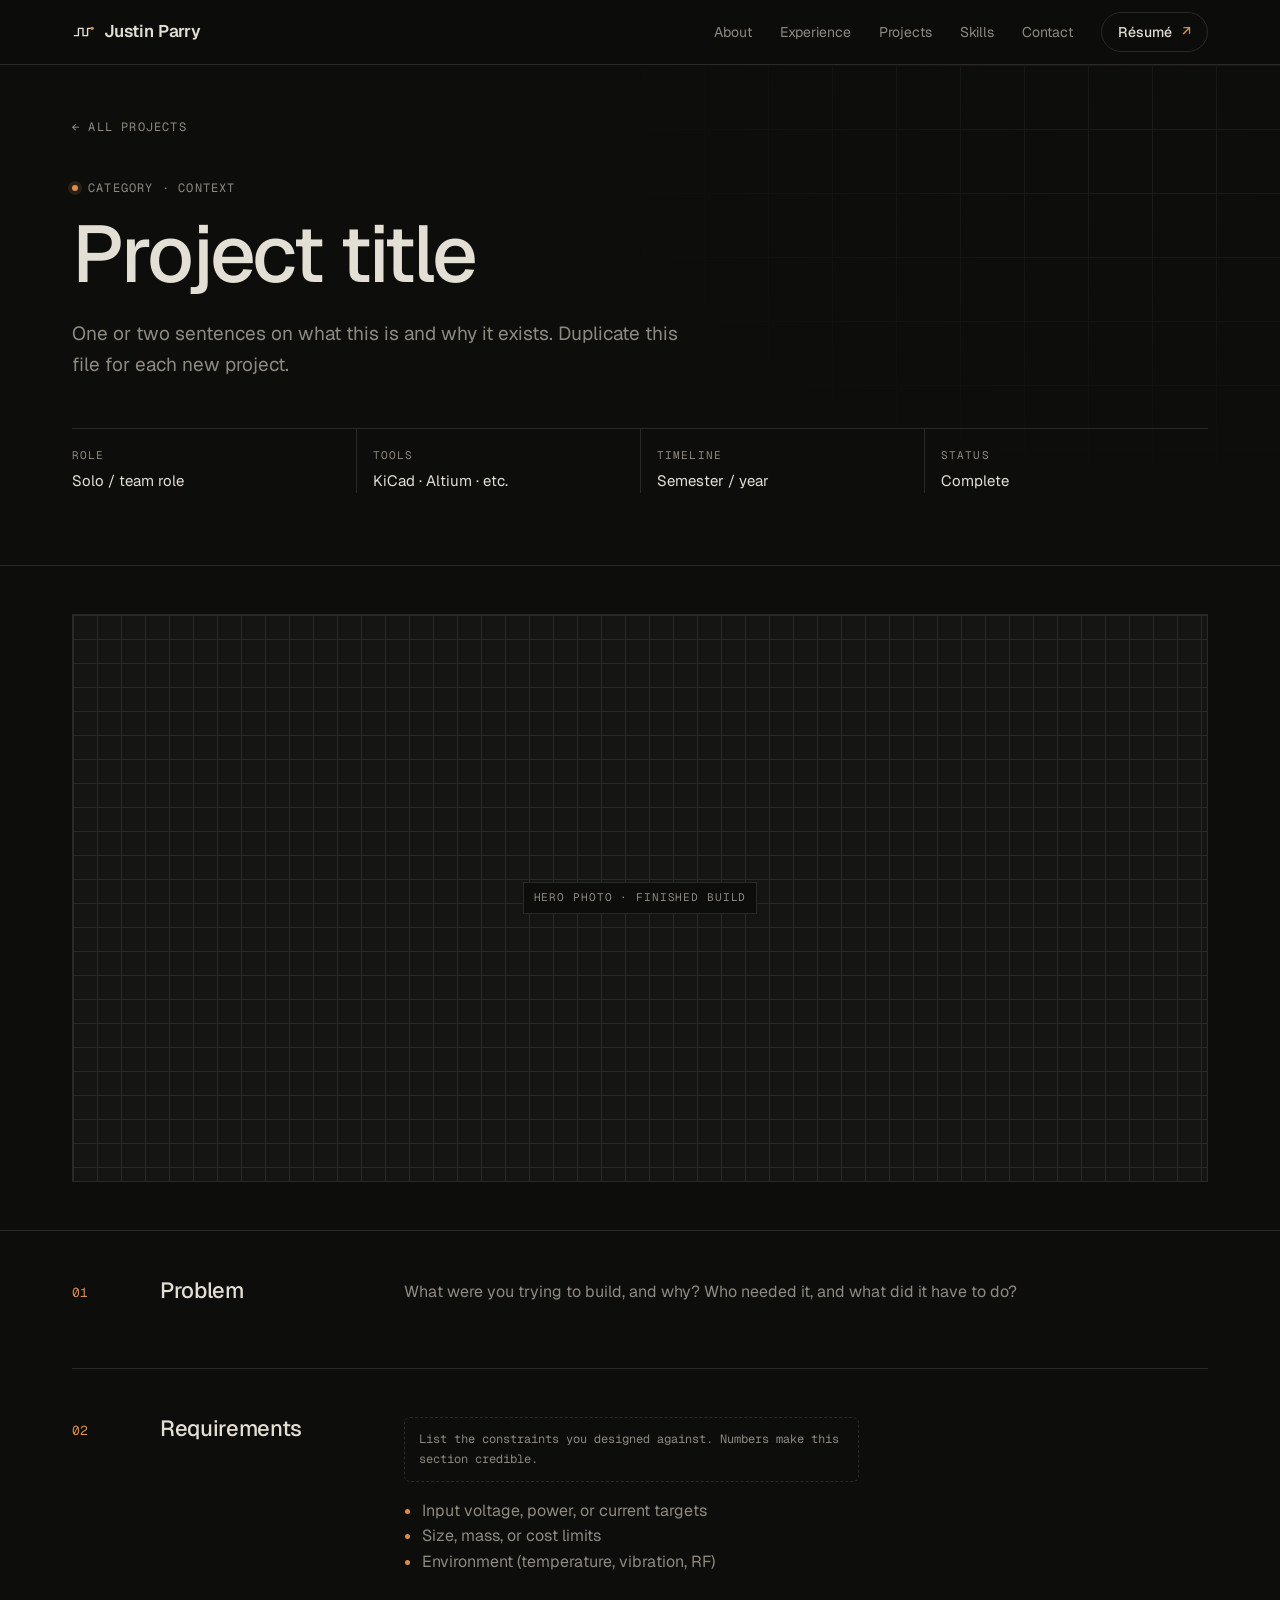
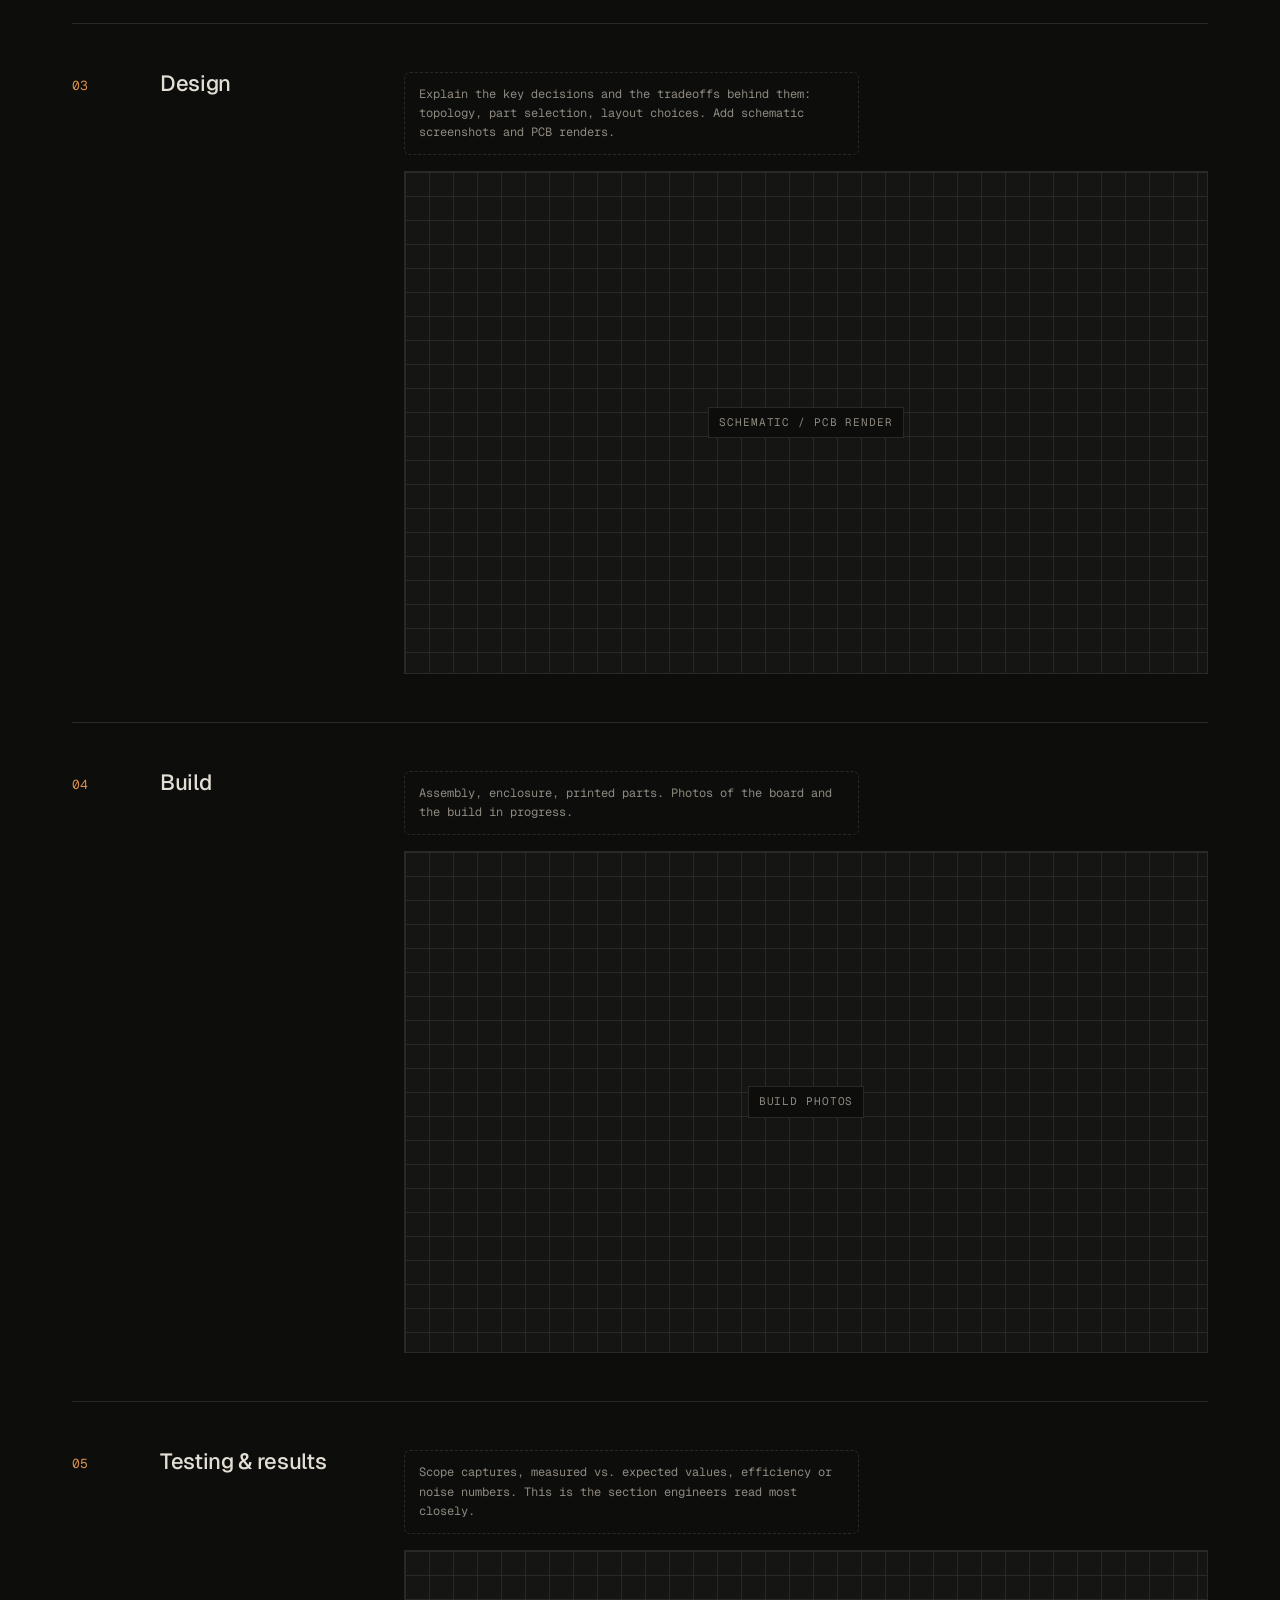
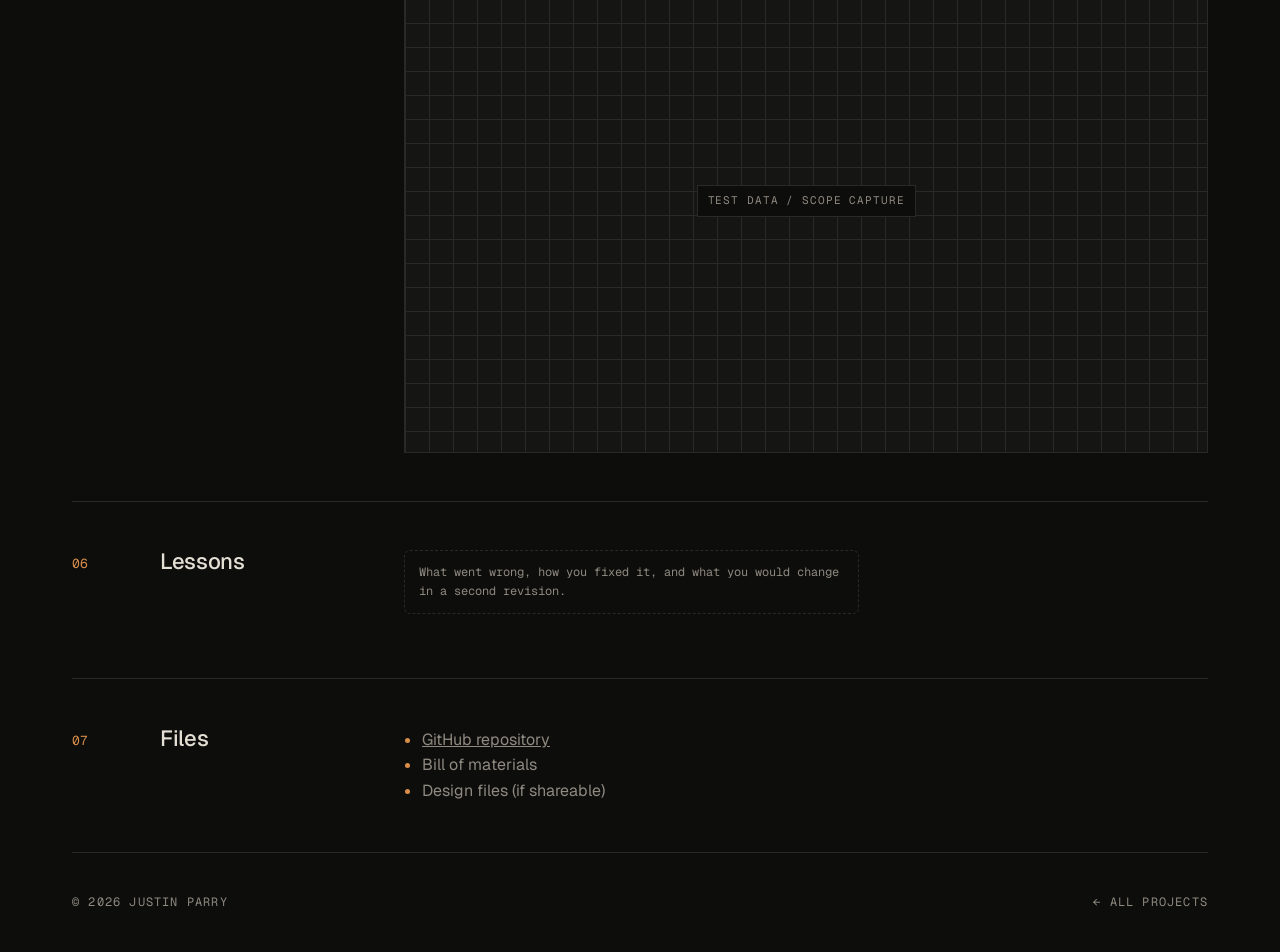
==== projects/project-template.html @ 172d0b2c "Fixing Directory Issue" ====
<!doctype html>
<html lang="en">
<head>
<meta charset="utf-8">
<meta name="viewport" content="width=device-width, initial-scale=1, viewport-fit=cover">
<title>Project title — Justin Parry</title>
<link rel="preconnect" href="https://fonts.googleapis.com">
<link rel="preconnect" href="https://fonts.gstatic.com" crossorigin>
<link rel="stylesheet" href="https://fonts.googleapis.com/css2?family=Geist:wght@400;500;600&family=Geist+Mono:wght@400&display=swap">
<meta name="theme-color" content="#0d0d0c">
<link rel="stylesheet" href="../css/style.css">
</head>
<body>

<nav class="nav">
  <div class="wrap">
    <a class="brand" href="../index.html">
      <svg viewBox="0 0 24 24" fill="none" aria-hidden="true"><path d="M2 16h5V8h5v8h5V8h5" stroke="currentColor" stroke-width="1.5" stroke-linejoin="round"/><circle cx="22" cy="8" r="1.8" fill="#d98e4a"/></svg>
      Justin Parry
    </a>
    <ul class="nav-links">
      <li class="hide-sm"><a href="../index.html#about">About</a></li>
      <li class="hide-sm"><a href="../index.html#experience">Experience</a></li>
      <li class="hide-sm"><a href="../index.html#projects">Projects</a></li>
      <li class="hide-sm"><a href="../index.html#skills">Skills</a></li>
      <li class="hide-sm"><a href="../index.html#contact">Contact</a></li>
      <li><a class="btn" href="../resume.pdf">Résumé <span class="mark">↗</span></a></li>
    </ul>
  </div>
</nav>

<main>
  <header class="proj-hero">
    <div class="wrap">
      <a class="back label" href="../index.html#projects">← All projects</a>
      <div class="label" style="margin-top:40px"><span class="dot"></span>Category · Context</div>
      <h1>Project title</h1>
      <p>One or two sentences on what this is and why it exists. Duplicate this file for each new project.</p>
      <dl class="spec">
        <div><dt>Role</dt><dd>Solo / team role</dd></div>
        <div><dt>Tools</dt><dd>KiCad · Altium · etc.</dd></div>
        <div><dt>Timeline</dt><dd>Semester / year</dd></div>
        <div><dt>Status</dt><dd>Complete</dd></div>
      </dl>
    </div>
  </header>

  <div class="proj-media">
    <div class="wrap">
      <!-- Replace with: <img src="../images/your-photo.jpg" alt="Describe the photo"> -->
      <div class="slot"><span>Hero photo · finished build</span></div>
    </div>
  </div>

  <section class="writeup">
    <div class="wrap">

      <div class="block">
        <span class="num">01</span>
        <h2>Problem</h2>
        <div>
          <p>What were you trying to build, and why? Who needed it, and what did it have to do?</p>
        </div>
      </div>

      <div class="block">
        <span class="num">02</span>
        <h2>Requirements</h2>
        <div>
          <p class="note">List the constraints you designed against. Numbers make this section credible.</p>
          <ul>
            <li>Input voltage, power, or current targets</li>
            <li>Size, mass, or cost limits</li>
            <li>Environment (temperature, vibration, RF)</li>
          </ul>
        </div>
      </div>

      <div class="block">
        <span class="num">03</span>
        <h2>Design</h2>
        <div>
          <p class="note">Explain the key decisions and the tradeoffs behind them: topology, part selection, layout choices. Add schematic screenshots and PCB renders.</p>
          <div class="slot"><span>Schematic / PCB render</span></div>
        </div>
      </div>

      <div class="block">
        <span class="num">04</span>
        <h2>Build</h2>
        <div>
          <p class="note">Assembly, enclosure, printed parts. Photos of the board and the build in progress.</p>
          <div class="slot"><span>Build photos</span></div>
        </div>
      </div>

      <div class="block">
        <span class="num">05</span>
        <h2>Testing &amp; results</h2>
        <div>
          <p class="note">Scope captures, measured vs. expected values, efficiency or noise numbers. This is the section engineers read most closely.</p>
          <div class="slot"><span>Test data / scope capture</span></div>
        </div>
      </div>

      <div class="block">
        <span class="num">06</span>
        <h2>Lessons</h2>
        <div>
          <p class="note">What went wrong, how you fixed it, and what you would change in a second revision.</p>
        </div>
      </div>

      <div class="block">
        <span class="num">07</span>
        <h2>Files</h2>
        <div>
          <ul>
            <li><a href="https://github.com/your-username">GitHub repository</a></li>
            <li>Bill of materials</li>
            <li>Design files (if shareable)</li>
          </ul>
        </div>
      </div>

    </div>
  </section>
</main>

<footer>
  <div class="wrap label">
    <span>© 2026 Justin Parry</span>
    <a href="../index.html#projects">← All projects</a>
  </div>
</footer>

</body>
</html>
---- css/style.css ----
/* Layout concept: an engineering story told in themed chapters, not a timeline.
   Warm graphite field, bone-white type, sentence-case statements, oscilloscope
   graticule behind the hero, one muted amber accent for markers and live state. */
:root {
  --bg: #0d0d0c;
  --surface: #151513;
  --line: #2a2926;
  --fg: #e4dfd5;
  --muted: #8f8a80;
  --accent: #d98e4a;
  --accent-dim: rgba(217, 142, 74, 0.14);
  --sans: "Geist", "Helvetica Neue", Arial, sans-serif;
  --mono: "Geist Mono", ui-monospace, "SFMono-Regular", Menlo, monospace;
  --wrap: 1200px;
  color-scheme: dark;
}

* { box-sizing: border-box; }
html { scroll-behavior: smooth; }
@media (prefers-reduced-motion: reduce) { html { scroll-behavior: auto; } * { transition: none !important; animation: none !important; } }

body {
  margin: 0;
  background: var(--bg);
  color: var(--fg);
  font-family: var(--sans);
  font-size: 16px;
  line-height: 1.6;
  -webkit-font-smoothing: antialiased;
}
img { max-width: 100%; display: block; }
a { color: inherit; }
a:focus-visible, button:focus-visible { outline: 1px solid var(--accent); outline-offset: 3px; }
::selection { background: var(--accent); color: var(--bg); }

.wrap { max-width: var(--wrap); margin: 0 auto; padding-inline: 32px; }
@media (max-width: 560px) { .wrap { padding-inline: 16px; } }

.label {
  font-family: var(--mono);
  font-size: 12px;
  letter-spacing: 0.1em;
  text-transform: uppercase;
  color: var(--muted);
}
.label .dot { display: inline-block; width: 6px; height: 6px; border-radius: 50%; background: var(--accent); margin-right: 10px; vertical-align: 1px; box-shadow: 0 0 0 4px var(--accent-dim); }
.mark { color: var(--accent); }

/* Buttons */
.btns { display: flex; flex-wrap: wrap; gap: 12px; }
.btn {
  display: inline-flex; align-items: center; gap: 10px;
  padding: 12px 22px; border-radius: 999px;
  font-size: 15px; font-weight: 500; text-decoration: none;
  border: 1px solid var(--line); transition: background .2s, border-color .2s, color .2s;
}
.btn:hover { border-color: var(--fg); }
.btn-solid { background: var(--fg); color: var(--bg); border-color: var(--fg); }
.btn-solid:hover { background: transparent; color: var(--fg); }
.btn .mark { transition: transform .2s; }
.btn:hover .mark { transform: translate(2px, -2px); }

/* Nav */
.nav {
  position: sticky; top: env(safe-area-inset-top, 0px); z-index: 10;
  background: rgba(13, 13, 12, 0.82);
  backdrop-filter: blur(10px);
  border-bottom: 1px solid var(--line);
}
.nav .wrap { display: flex; align-items: center; justify-content: space-between; gap: 16px; height: 64px; }
.brand { display: flex; align-items: center; gap: 10px; font-weight: 600; font-size: 17px; letter-spacing: -0.01em; text-decoration: none; }
.brand svg { width: 22px; height: 22px; }
.nav-links { display: flex; align-items: center; gap: 28px; list-style: none; margin: 0; padding: 0; }
.nav-links a { font-size: 14px; color: var(--muted); text-decoration: none; transition: color .15s; }
.nav-links a:hover { color: var(--fg); }
.nav-links .btn { padding: 8px 16px; font-size: 14px; color: var(--fg); }
@media (max-width: 640px) { .nav-links .hide-sm { display: none; } }

/* Hero */
.hero { position: relative; overflow: hidden; border-bottom: 1px solid var(--line); }
.hero::before {
  content: ""; position: absolute; inset: 0; pointer-events: none;
  background-image:
    linear-gradient(var(--line) 1px, transparent 1px),
    linear-gradient(90deg, var(--line) 1px, transparent 1px);
  background-size: 64px 64px;
  mask-image: radial-gradient(ellipse 70% 80% at 75% 40%, #000 20%, transparent 75%);
  -webkit-mask-image: radial-gradient(ellipse 70% 80% at 75% 40%, #000 20%, transparent 75%);
  opacity: 0.55;
}
#orbit { position: absolute; right: -6%; top: 0; width: 62%; height: 100%; pointer-events: none; }
.hero .wrap { position: relative; padding-block: 128px 0; }
.hero h1 {
  font-weight: 500;
  font-size: clamp(40px, 6.4vw, 84px);
  line-height: 1.02;
  letter-spacing: -0.035em;
  margin: 28px 0 40px;
  max-width: 13.5em;
  text-wrap: balance;
}
.hero h1 em { font-style: normal; color: var(--muted); }
.telemetry {
  display: grid; grid-template-columns: repeat(3, 1fr);
  margin-top: 112px; border-top: 1px solid var(--line);
}
.telemetry div { padding-block: 20px; padding-right: 16px; display: flex; flex-direction: column; gap: 4px; min-width: 0; }
.telemetry div + div { padding-left: 20px; border-left: 1px solid var(--line); }
.telemetry strong { font-weight: 500; font-size: 15px; }
@media (max-width: 720px) {
  .hero .wrap { padding-block: 88px 0; }
  #orbit { width: 100%; right: -30%; opacity: .6; }
  .telemetry { grid-template-columns: 1fr; margin-top: 72px; }
  .telemetry div + div { padding-left: 0; border-left: 0; border-top: 1px solid var(--line); }
}

/* Sections */
section { padding-block: 112px; border-bottom: 1px solid var(--line); }
.section-head { display: flex; justify-content: space-between; align-items: end; gap: 24px; margin-bottom: 56px; flex-wrap: wrap; }
h2 {
  font-weight: 500;
  font-size: clamp(30px, 4vw, 48px);
  letter-spacing: -0.03em;
  line-height: 1.05;
  margin: 12px 0 0;
  text-wrap: balance;
}

/* Statement */
.statement { display: grid; grid-template-columns: 220px 1fr; gap: 48px; }
.statement > * { min-width: 0; }
.statement p.big { color: var(--fg); font-size: clamp(24px, 3vw, 36px); line-height: 1.3; letter-spacing: -0.02em; margin: 0 0 32px; max-width: 26em; text-wrap: pretty; }
.statement p.big span { color: var(--muted); }
.statement p { color: var(--muted); max-width: 60ch; margin: 0 0 16px; }
@media (max-width: 760px) { .statement { grid-template-columns: 1fr; gap: 20px; } }

/* Project index (catalog rows) */
.index { list-style: none; margin: 0; padding: 0; border-top: 1px solid var(--line); }
.row {
  display: grid; grid-template-columns: 64px minmax(0, 1.3fr) minmax(0, 1fr) 280px;
  gap: 32px; align-items: start;
  padding-block: 32px; border-bottom: 1px solid var(--line);
  text-decoration: none; position: relative; transition: background .2s;
}
.row::before { content: ""; position: absolute; left: 0; top: -1px; height: 1px; width: 0; background: var(--accent); transition: width .5s ease; }
.row:hover::before { width: 100%; }
.row .num { font-family: var(--mono); font-size: 13px; color: var(--accent); padding-top: 6px; }
.row h3 { font-weight: 500; font-size: 28px; letter-spacing: -0.02em; line-height: 1.1; margin: 0 0 10px; }
.row h3 .mark { font-size: 20px; margin-left: 6px; display: inline-block; transition: transform .2s; }
.row:hover h3 .mark { transform: translate(3px, -3px); }
.row p { margin: 0; color: var(--muted); font-size: 15px; max-width: 48ch; }
.tags { display: flex; flex-wrap: wrap; gap: 8px; padding-top: 6px; }
.tag { font-family: var(--mono); font-size: 11px; letter-spacing: 0.06em; text-transform: uppercase; color: var(--muted); border: 1px solid var(--line); border-radius: 999px; padding: 4px 10px; white-space: nowrap; }
.tag.live { color: var(--accent); border-color: rgba(217,142,74,.35); }
.row .thumb { border: 1px solid var(--line); aspect-ratio: 4 / 3; }
@media (max-width: 960px) {
  .row { grid-template-columns: 48px minmax(0, 1fr); gap: 16px 20px; }
  .row .tags, .row .thumb { grid-column: 2; }
}

/* Image slot: replace with <img> once you have photos */
.slot {
  aspect-ratio: 16 / 10; max-width: 100%;
  background:
    linear-gradient(var(--line) 1px, transparent 1px) 0 0 / 24px 24px,
    linear-gradient(90deg, var(--line) 1px, transparent 1px) 0 0 / 24px 24px,
    var(--surface);
  display: grid; place-items: center; position: relative;
}
.slot span { font-family: var(--mono); font-size: 11px; letter-spacing: 0.08em; text-transform: uppercase; color: var(--muted); background: var(--bg); padding: 6px 10px; border: 1px solid var(--line); }
.media { width: 100%; height: 100%; object-fit: cover; }

/* Capabilities */
.caps { display: grid; grid-template-columns: repeat(4, minmax(0, 1fr)); border-top: 1px solid var(--line); }
.cap { padding: 28px 24px 8px 0; display: flex; flex-direction: column; gap: 12px; }
.cap + .cap { padding-left: 24px; border-left: 1px solid var(--line); }
.cap h3 { font-weight: 500; font-size: 19px; letter-spacing: -0.01em; margin: 0; }
.cap h3 .mark { margin-right: 8px; }
.cap p { margin: 0; color: var(--muted); font-size: 15px; }
.cap .label { margin-top: auto; padding-top: 12px; }
@media (max-width: 960px) {
  .caps { grid-template-columns: repeat(2, minmax(0, 1fr)); }
  .cap:nth-child(3) { padding-left: 0; border-left: 0; }
  .cap:nth-child(n+3) { border-top: 1px solid var(--line); }
}
@media (max-width: 560px) {
  .caps { grid-template-columns: 1fr; }
  .cap + .cap { padding-left: 0; border-left: 0; border-top: 1px solid var(--line); }
}

/* Contact */
.contact h2 { font-size: clamp(40px, 6vw, 76px); margin-bottom: 40px; }
.links { display: grid; grid-template-columns: repeat(3, minmax(0, 1fr)); border-top: 1px solid var(--line); margin-top: 72px; }
.links a { padding: 24px 24px 24px 0; text-decoration: none; display: flex; justify-content: space-between; gap: 12px; align-items: baseline; transition: color .15s; min-width: 0; }
.links a + a { padding-left: 24px; border-left: 1px solid var(--line); }
.links a strong { font-weight: 500; overflow-wrap: anywhere; }
.links a:hover strong { color: var(--accent); }
@media (max-width: 720px) {
  .links { grid-template-columns: 1fr; }
  .links a + a { padding-left: 0; border-left: 0; border-top: 1px solid var(--line); }
}

footer { padding-block: 40px; }
footer .wrap { display: flex; justify-content: space-between; gap: 16px; flex-wrap: wrap; }
footer a { text-decoration: none; }
footer a:hover { color: var(--fg); }

/* Project page */
.proj-hero { position: relative; overflow: hidden; padding-block: 48px 72px; border-bottom: 1px solid var(--line); }
.proj-hero::before {
  content: ""; position: absolute; inset: 0; pointer-events: none;
  background-image: linear-gradient(var(--line) 1px, transparent 1px), linear-gradient(90deg, var(--line) 1px, transparent 1px);
  background-size: 64px 64px;
  mask-image: radial-gradient(ellipse 60% 90% at 90% 20%, #000 10%, transparent 70%);
  -webkit-mask-image: radial-gradient(ellipse 60% 90% at 90% 20%, #000 10%, transparent 70%);
  opacity: .5;
}
.proj-hero .wrap { position: relative; }
.back { display: inline-block; text-decoration: none; }
.back:hover { color: var(--fg); }
.proj-hero h1 { font-weight: 500; font-size: clamp(40px, 6.5vw, 80px); line-height: 1.02; letter-spacing: -0.035em; margin: 16px 0 24px; text-wrap: balance; }
.proj-hero p { max-width: 620px; font-size: 19px; color: var(--muted); margin: 0 0 48px; }
.spec { display: grid; grid-template-columns: repeat(4, minmax(0, 1fr)); margin: 0; border-top: 1px solid var(--line); }
.spec div { padding: 18px 16px 0 0; min-width: 0; }
.spec div + div { padding-left: 16px; border-left: 1px solid var(--line); }
.spec dt { font-family: var(--mono); font-size: 11px; letter-spacing: 0.1em; text-transform: uppercase; color: var(--muted); margin-bottom: 4px; }
.spec dd { margin: 0; font-size: 15px; }
@media (max-width: 720px) {
  .spec { grid-template-columns: repeat(2, minmax(0, 1fr)); }
  .spec div:nth-child(3) { padding-left: 0; border-left: 0; }
}
.proj-media { padding-block: 48px; border-bottom: 1px solid var(--line); }
.proj-media .slot { border: 1px solid var(--line); aspect-ratio: 16 / 8; }
.writeup { padding-block: 0; border-bottom: none; }
.block { display: grid; grid-template-columns: 64px 220px minmax(0, 1fr); gap: 24px; padding-block: 48px; border-bottom: 1px solid var(--line); }
.block > * { min-width: 0; }
.block .num { font-family: var(--mono); font-size: 13px; color: var(--accent); padding-top: 4px; }
.block h2 { font-size: 22px; margin: 0; letter-spacing: -0.015em; }
.block p, .block li { color: var(--muted); max-width: 65ch; }
.block p { margin: 0 0 16px; }
.block ul { margin: 0; padding-left: 18px; }
.block li::marker { color: var(--accent); }
.block .slot { border: 1px solid var(--line); margin-top: 8px; }
.note { font-family: var(--mono); font-size: 12px; color: var(--muted); border: 1px dashed var(--line); border-radius: 6px; padding: 12px 14px; margin: 0 0 16px; max-width: 65ch; }
@media (max-width: 760px) { .block { grid-template-columns: 40px minmax(0, 1fr); gap: 12px 16px; } .block > div:last-child { grid-column: 2; } }

/* ---------- Story layout ---------- */
#scope { position: absolute; right: 0; top: 0; width: 58%; height: 100%; pointer-events: none; }
@media (max-width: 720px) { #scope { width: 100%; opacity: .45; } }

/* Placeholder text: dashed underline so it reads as "fill me in" */
.ph { text-decoration: underline dashed var(--line); text-underline-offset: 5px; text-decoration-thickness: 1px; }

.story-intro { display: grid; grid-template-columns: 220px minmax(0, 1fr); gap: 48px; margin-bottom: 72px; }
.story-intro p { margin: 0; font-size: clamp(22px, 2.6vw, 30px); line-height: 1.3; letter-spacing: -0.02em; max-width: 28em; }
.story-intro p span { color: var(--muted); }
.threads { display: flex; flex-wrap: wrap; gap: 8px; margin-top: 24px; }
.threads a { text-decoration: none; }
.threads a:hover { color: var(--fg); border-color: var(--fg); }
@media (max-width: 760px) { .story-intro { grid-template-columns: 1fr; gap: 16px; } }

.chapter { display: grid; grid-template-columns: minmax(0, 5fr) minmax(0, 7fr); gap: 64px; padding-block: 64px; border-top: 1px solid var(--line); }
.chapter-head { position: sticky; top: calc(env(safe-area-inset-top, 0px) + 96px); align-self: start; display: flex; flex-direction: column; gap: 16px; }
.chapter-head .letter { font-family: var(--mono); font-size: 13px; color: var(--accent); }
.chapter-head h3 { font-weight: 500; font-size: clamp(28px, 3.4vw, 40px); letter-spacing: -0.03em; line-height: 1.05; margin: 0; text-wrap: balance; }
.chapter-head p { margin: 0; color: var(--muted); max-width: 44ch; }
.chapter-head .pull { color: var(--fg); font-size: 18px; line-height: 1.45; border-left: 1px solid var(--accent); padding-left: 16px; }
@media (max-width: 860px) { .chapter { grid-template-columns: 1fr; gap: 32px; } .chapter-head { position: static; } }

.entries { display: flex; flex-direction: column; gap: 1px; background: var(--line); border: 1px solid var(--line); }
.entry { display: grid; grid-template-columns: 180px minmax(0, 1fr); background: var(--bg); text-decoration: none; transition: background .2s; }
.entry:hover { background: var(--surface); }
.entry .slot { aspect-ratio: auto; height: 100%; min-height: 140px; border-right: 1px solid var(--line); }
.entry-body { padding: 20px 24px; display: flex; flex-direction: column; gap: 8px; min-width: 0; }
.entry h4 { font-weight: 500; font-size: 20px; letter-spacing: -0.015em; margin: 0; }
.entry h4 .mark { font-size: 16px; margin-left: 4px; display: inline-block; transition: transform .2s; }
.entry:hover h4 .mark { transform: translate(2px, -2px); }
.entry p { margin: 0; color: var(--muted); font-size: 15px; }
.entry .tags { padding-top: 4px; }
@media (max-width: 560px) { .entry { grid-template-columns: 1fr; } .entry .slot { min-height: 160px; border-right: 0; border-bottom: 1px solid var(--line); } }

/* Notebook */
.log { list-style: none; margin: 0; padding: 0; border-top: 1px solid var(--line); }
.log li { display: grid; grid-template-columns: 140px minmax(0, 1fr) auto; gap: 24px; align-items: baseline; padding-block: 20px; border-bottom: 1px solid var(--line); }
.log time { font-family: var(--mono); font-size: 13px; color: var(--muted); font-variant-numeric: tabular-nums; }
.log p { margin: 0; }
.log p span { color: var(--muted); }
@media (max-width: 640px) { .log li { grid-template-columns: 1fr; gap: 6px; } .log .tag { justify-self: start; } }

/* Toolkit / Learning */
.kit { display: grid; grid-template-columns: repeat(2, minmax(0, 1fr)); gap: 64px; }
.kit h3 { font-weight: 500; font-size: 22px; letter-spacing: -0.015em; margin: 0 0 8px; display: flex; align-items: center; gap: 12px; }
.kit > div > p { color: var(--muted); margin: 0 0 24px; font-size: 15px; }
.kit ul { list-style: none; margin: 0; padding: 0; border-top: 1px solid var(--line); }
.kit li { display: flex; justify-content: space-between; gap: 16px; padding-block: 14px; border-bottom: 1px solid var(--line); }
.kit li span:last-child { font-family: var(--mono); font-size: 12px; letter-spacing: 0.06em; text-transform: uppercase; color: var(--muted); text-align: right; }
.meter { width: 64px; height: 4px; background: var(--line); border-radius: 2px; overflow: hidden; align-self: center; flex-shrink: 0; }
.meter i { display: block; height: 100%; background: var(--accent); }
@media (max-width: 760px) { .kit { grid-template-columns: 1fr; gap: 48px; } }
.entry > .media { height: 100%; min-height: 140px; border-right: 1px solid var(--line); }
@media (max-width: 560px) { .entry > .media { min-height: 160px; border-right: 0; border-bottom: 1px solid var(--line); } }

/* ---------- Standard portfolio layout ---------- */
.hero .hero-grid { display: grid; grid-template-columns: minmax(0, 1fr) 320px; gap: 64px; align-items: center; padding-block: 112px 96px; }
.hero-grid h1 { margin: 20px 0 12px; font-size: clamp(44px, 7vw, 88px); }
.hero-grid .role { font-size: clamp(20px, 2.2vw, 26px); color: var(--muted); letter-spacing: -0.015em; margin: 0 0 24px; }
.hero-grid .bio { max-width: 52ch; color: var(--muted); margin: 0 0 36px; font-size: 17px; }
.headshot { aspect-ratio: 4 / 5; border: 1px solid var(--line); border-radius: 4px; overflow: hidden; }
.headshot .media { height: 100%; }
@media (max-width: 860px) { .hero .hero-grid { grid-template-columns: 1fr; gap: 40px; padding-block: 72px 64px; } .headshot { max-width: 280px; } }

.section-sub { color: var(--muted); max-width: 56ch; margin: 12px 0 0; }

/* About */
.about-grid { display: grid; grid-template-columns: minmax(0, 7fr) minmax(0, 5fr); gap: 64px; }
.about-grid p { color: var(--muted); max-width: 62ch; margin: 0 0 16px; }
.about-grid p.lead { color: var(--fg); font-size: 21px; line-height: 1.45; letter-spacing: -0.01em; }
.facts { margin: 0; border-top: 1px solid var(--line); }
.facts div { display: flex; justify-content: space-between; gap: 16px; padding-block: 14px; border-bottom: 1px solid var(--line); }
.facts dt { font-family: var(--mono); font-size: 12px; letter-spacing: .08em; text-transform: uppercase; color: var(--muted); }
.facts dd { margin: 0; text-align: right; }
@media (max-width: 860px) { .about-grid { grid-template-columns: 1fr; gap: 40px; } }

/* Experience */
.jobs { list-style: none; margin: 0; padding: 0; border-top: 1px solid var(--line); }
.job { display: grid; grid-template-columns: 200px minmax(0, 1fr); gap: 32px; padding-block: 36px; border-bottom: 1px solid var(--line); }
.job .when { font-family: var(--mono); font-size: 13px; color: var(--muted); font-variant-numeric: tabular-nums; padding-top: 4px; }
.job h3 { font-weight: 500; font-size: 24px; letter-spacing: -0.02em; margin: 0 0 4px; }
.job .org { color: var(--accent); font-size: 15px; margin: 0 0 16px; }
.job ul { margin: 0 0 16px; padding-left: 18px; color: var(--muted); max-width: 70ch; }
.job li { margin-bottom: 6px; }
.job li::marker { color: var(--accent); }
@media (max-width: 720px) { .job { grid-template-columns: 1fr; gap: 8px; } }

/* Project cards */
.cards { display: grid; grid-template-columns: repeat(3, minmax(0, 1fr)); gap: 24px; }
.pcard { display: flex; flex-direction: column; border: 1px solid var(--line); border-radius: 4px; overflow: hidden; text-decoration: none; transition: border-color .2s, transform .2s; background: var(--bg); }
.pcard:hover { border-color: var(--muted); transform: translateY(-2px); }
.pcard .slot, .pcard .media { aspect-ratio: 16 / 10; border-bottom: 1px solid var(--line); }
.pcard-body { padding: 20px; display: flex; flex-direction: column; gap: 10px; flex: 1; }
.pcard .kind { font-family: var(--mono); font-size: 11px; letter-spacing: .1em; text-transform: uppercase; color: var(--accent); }
.pcard h3 { font-weight: 500; font-size: 20px; letter-spacing: -0.015em; margin: 0; }
.pcard p { margin: 0; color: var(--muted); font-size: 15px; }
.pcard .tags { margin-top: auto; padding-top: 8px; }
@media (max-width: 960px) { .cards { grid-template-columns: repeat(2, minmax(0, 1fr)); } }
@media (max-width: 600px) { .cards { grid-template-columns: 1fr; } }

/* Skills */
.skill-groups { display: grid; grid-template-columns: repeat(4, minmax(0, 1fr)); gap: 1px; background: var(--line); border: 1px solid var(--line); border-radius: 4px; overflow: hidden; }
.skill-group { background: var(--bg); padding: 24px; display: flex; flex-direction: column; gap: 16px; min-width: 0; }
.skill-group h3 { font-weight: 500; font-size: 18px; margin: 0; display: flex; gap: 8px; }
.skill-group .tags { padding: 0; }
@media (max-width: 960px) { .skill-groups { grid-template-columns: repeat(2, minmax(0, 1fr)); } }
@media (max-width: 560px) { .skill-groups { grid-template-columns: 1fr; } }

/* Education */
.edu { display: grid; grid-template-columns: minmax(0, 1fr) minmax(0, 1fr); gap: 64px; }
.edu h3 { font-weight: 500; font-size: 24px; letter-spacing: -0.02em; margin: 0 0 4px; }
.edu .org { color: var(--accent); margin: 0 0 16px; }
.edu p { color: var(--muted); margin: 0 0 8px; }
.edu h4 { font-family: var(--mono); font-weight: 400; font-size: 12px; letter-spacing: .1em; text-transform: uppercase; color: var(--muted); margin: 0 0 12px; }
.courses { list-style: none; margin: 0; padding: 0; border-top: 1px solid var(--line); }
.courses li { display: flex; justify-content: space-between; gap: 16px; padding-block: 12px; border-bottom: 1px solid var(--line); }
.courses li span:first-child { font-family: var(--mono); font-size: 13px; color: var(--muted); }
@media (max-width: 760px) { .edu { grid-template-columns: 1fr; gap: 40px; } }
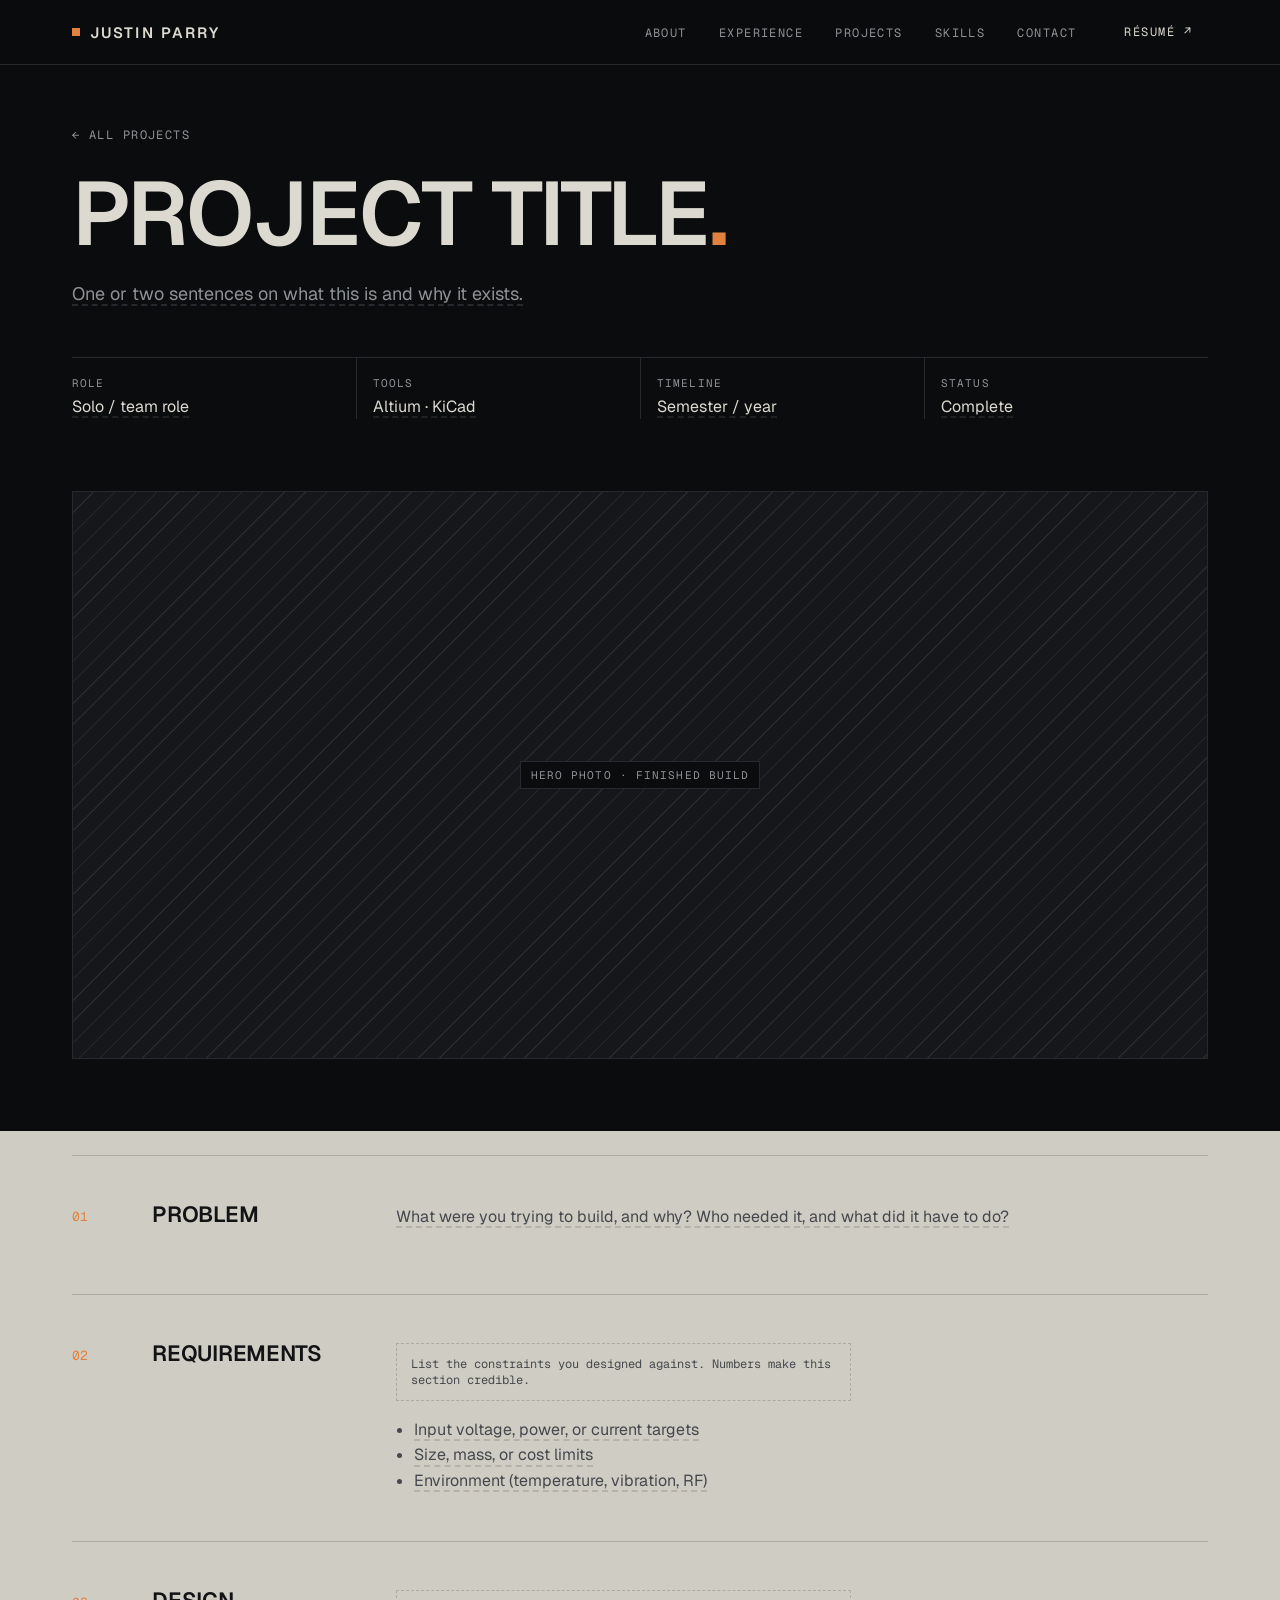
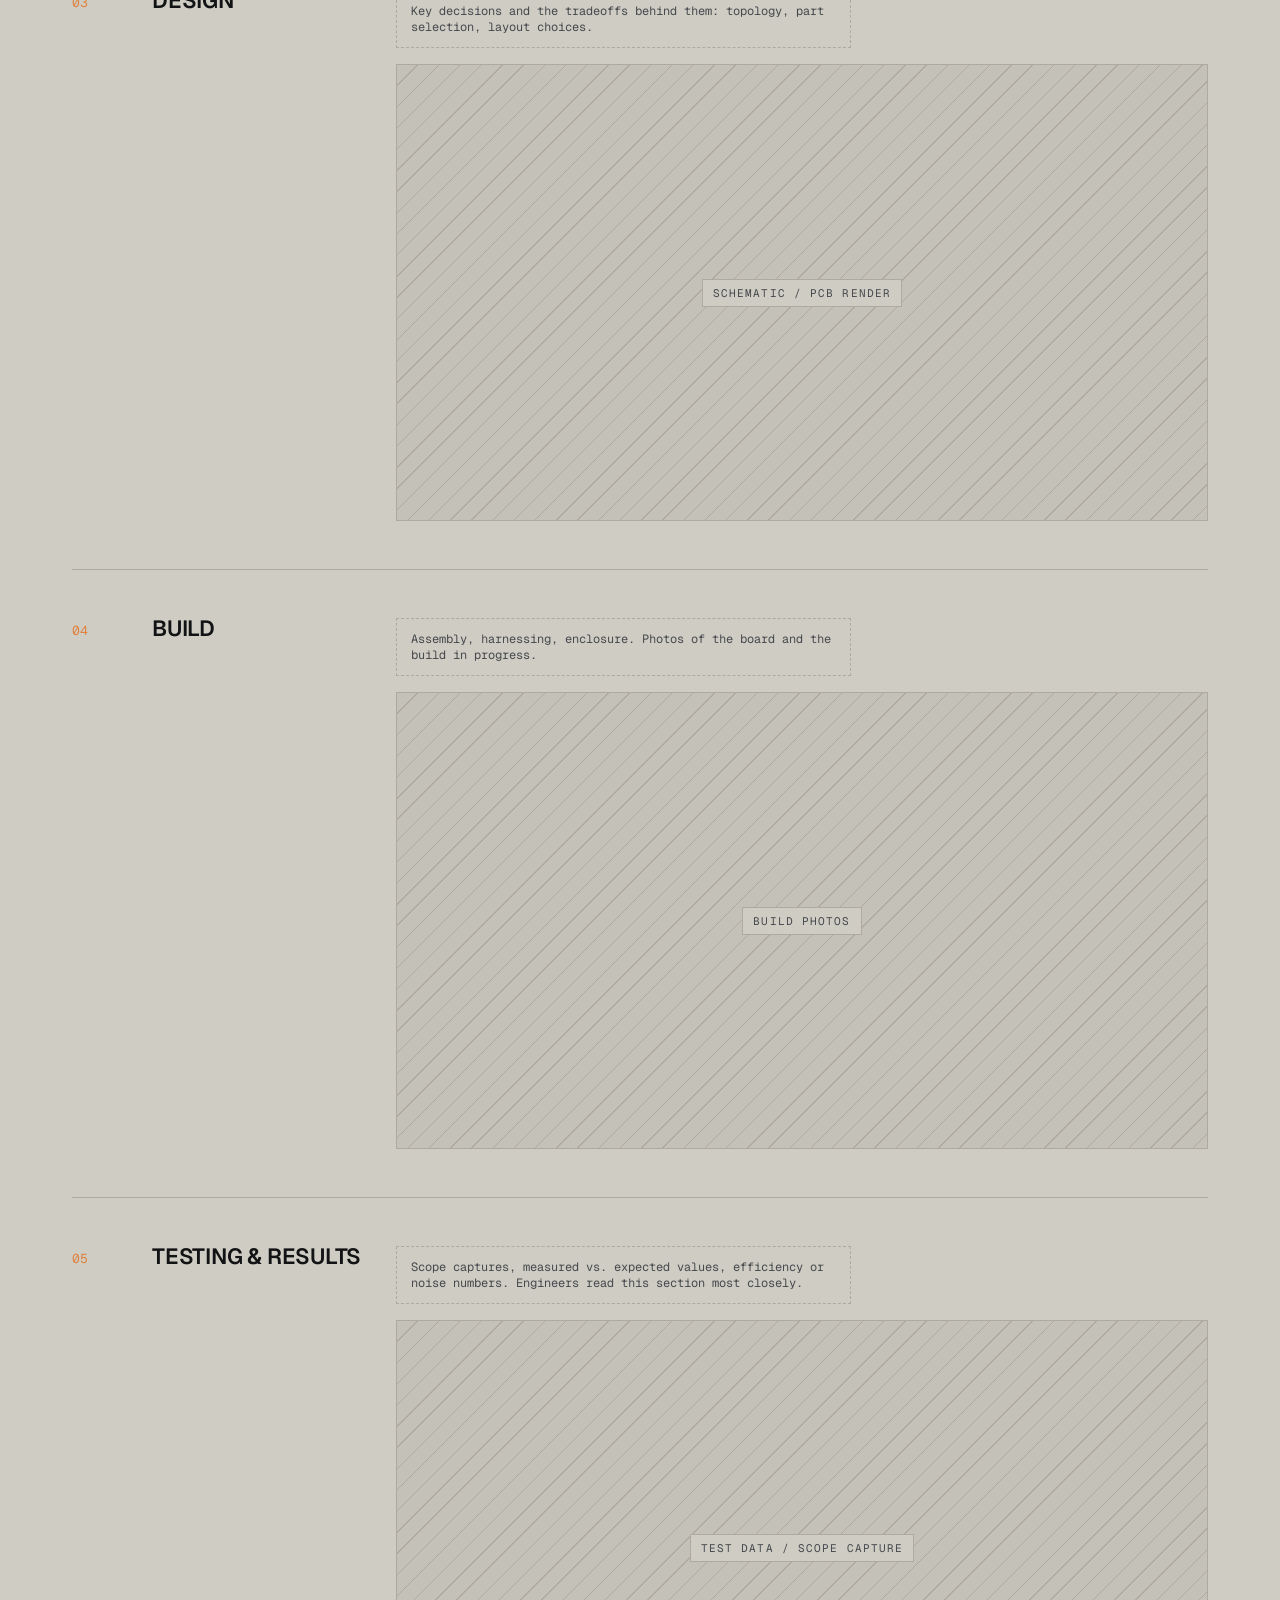
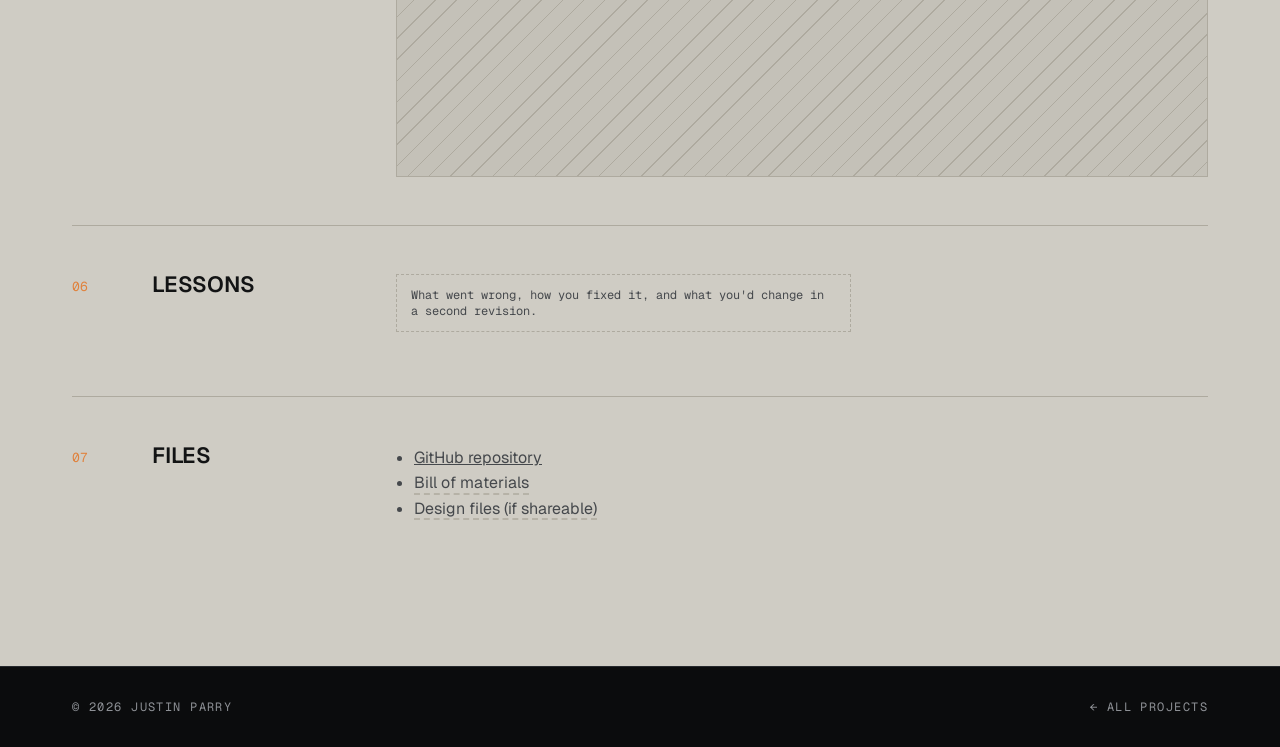
==== commit e9ab4ce7: "Add files via upload" ====
--- a/projects/project-template.html
+++ b/projects/project-template.html
@@ -4,135 +4,129 @@
 <meta charset="utf-8">
 <meta name="viewport" content="width=device-width, initial-scale=1, viewport-fit=cover">
 <title>Project title — Justin Parry</title>
+<meta name="theme-color" content="#0b0c0d">
+<link rel="icon" href="../favicon.svg" type="image/svg+xml">
+<link rel="apple-touch-icon" href="../apple-touch-icon.png">
 <link rel="preconnect" href="https://fonts.googleapis.com">
 <link rel="preconnect" href="https://fonts.gstatic.com" crossorigin>
-<link rel="stylesheet" href="https://fonts.googleapis.com/css2?family=Geist:wght@400;500;600&family=Geist+Mono:wght@400&display=swap">
-<meta name="theme-color" content="#0d0d0c">
+<link rel="stylesheet" href="https://fonts.googleapis.com/css2?family=Geist:wght@400;500;600&family=Geist+Mono&display=swap">
 <link rel="stylesheet" href="../css/style.css">
 </head>
 <body>
 
-<nav class="nav">
+<!-- Copy this file for each project, then fill in the text and swap the image boxes for photos. -->
+
+<nav class="nav" id="nav">
   <div class="wrap">
-    <a class="brand" href="../index.html">
-      <svg viewBox="0 0 24 24" fill="none" aria-hidden="true"><path d="M2 16h5V8h5v8h5V8h5" stroke="currentColor" stroke-width="1.5" stroke-linejoin="round"/><circle cx="22" cy="8" r="1.8" fill="#d98e4a"/></svg>
-      Justin Parry
-    </a>
-    <ul class="nav-links">
-      <li class="hide-sm"><a href="../index.html#about">About</a></li>
-      <li class="hide-sm"><a href="../index.html#experience">Experience</a></li>
-      <li class="hide-sm"><a href="../index.html#projects">Projects</a></li>
-      <li class="hide-sm"><a href="../index.html#skills">Skills</a></li>
-      <li class="hide-sm"><a href="../index.html#contact">Contact</a></li>
-      <li><a class="btn" href="../resume.pdf">Résumé <span class="mark">↗</span></a></li>
+    <a class="brand" href="../index.html"><i></i>Justin Parry</a>
+    <button class="menu" id="menu" aria-expanded="false" aria-controls="links">Menu <span></span></button>
+    <ul class="links" id="links">
+      <li><a href="../index.html#about">About</a></li>
+      <li><a href="../index.html#experience">Experience</a></li>
+      <li><a href="../index.html#projects">Projects</a></li>
+      <li><a href="../index.html#skills">Skills</a></li>
+      <li><a href="../index.html#contact">Contact</a></li>
+      <li><a class="btn" href="../resume.pdf">Résumé ↗</a></li>
     </ul>
   </div>
 </nav>
 
 <main>
-  <header class="proj-hero">
+  <header class="proj-hero dark">
     <div class="wrap">
       <a class="back label" href="../index.html#projects">← All projects</a>
-      <div class="label" style="margin-top:40px"><span class="dot"></span>Category · Context</div>
-      <h1>Project title</h1>
-      <p>One or two sentences on what this is and why it exists. Duplicate this file for each new project.</p>
+      <h1>Project title<span style="color:var(--amber)">.</span></h1>
+      <p class="ph">One or two sentences on what this is and why it exists.</p>
       <dl class="spec">
-        <div><dt>Role</dt><dd>Solo / team role</dd></div>
-        <div><dt>Tools</dt><dd>KiCad · Altium · etc.</dd></div>
-        <div><dt>Timeline</dt><dd>Semester / year</dd></div>
-        <div><dt>Status</dt><dd>Complete</dd></div>
+        <div><dt>Role</dt><dd class="ph">Solo / team role</dd></div>
+        <div><dt>Tools</dt><dd class="ph">Altium · KiCad</dd></div>
+        <div><dt>Timeline</dt><dd class="ph">Semester / year</dd></div>
+        <div><dt>Status</dt><dd class="ph">Complete</dd></div>
       </dl>
     </div>
   </header>
 
-  <div class="proj-media">
+  <section class="proj-media dark">
     <div class="wrap">
       <!-- Replace with: <img src="../images/your-photo.jpg" alt="Describe the photo"> -->
       <div class="slot"><span>Hero photo · finished build</span></div>
     </div>
-  </div>
+  </section>
 
-  <section class="writeup">
+  <section class="writeup light" style="padding-top:24px">
     <div class="wrap">
-
       <div class="block">
         <span class="num">01</span>
         <h2>Problem</h2>
-        <div>
-          <p>What were you trying to build, and why? Who needed it, and what did it have to do?</p>
-        </div>
+        <div><p class="ph">What were you trying to build, and why? Who needed it, and what did it have to do?</p></div>
       </div>
-
       <div class="block">
         <span class="num">02</span>
         <h2>Requirements</h2>
         <div>
           <p class="note">List the constraints you designed against. Numbers make this section credible.</p>
           <ul>
-            <li>Input voltage, power, or current targets</li>
-            <li>Size, mass, or cost limits</li>
-            <li>Environment (temperature, vibration, RF)</li>
+            <li class="ph">Input voltage, power, or current targets</li>
+            <li class="ph">Size, mass, or cost limits</li>
+            <li class="ph">Environment (temperature, vibration, RF)</li>
           </ul>
         </div>
       </div>
-
       <div class="block">
         <span class="num">03</span>
         <h2>Design</h2>
         <div>
-          <p class="note">Explain the key decisions and the tradeoffs behind them: topology, part selection, layout choices. Add schematic screenshots and PCB renders.</p>
+          <p class="note">Key decisions and the tradeoffs behind them: topology, part selection, layout choices.</p>
           <div class="slot"><span>Schematic / PCB render</span></div>
         </div>
       </div>
-
       <div class="block">
         <span class="num">04</span>
         <h2>Build</h2>
         <div>
-          <p class="note">Assembly, enclosure, printed parts. Photos of the board and the build in progress.</p>
+          <p class="note">Assembly, harnessing, enclosure. Photos of the board and the build in progress.</p>
           <div class="slot"><span>Build photos</span></div>
         </div>
       </div>
-
       <div class="block">
         <span class="num">05</span>
         <h2>Testing &amp; results</h2>
         <div>
-          <p class="note">Scope captures, measured vs. expected values, efficiency or noise numbers. This is the section engineers read most closely.</p>
+          <p class="note">Scope captures, measured vs. expected values, efficiency or noise numbers. Engineers read this section most closely.</p>
           <div class="slot"><span>Test data / scope capture</span></div>
         </div>
       </div>
-
       <div class="block">
         <span class="num">06</span>
         <h2>Lessons</h2>
-        <div>
-          <p class="note">What went wrong, how you fixed it, and what you would change in a second revision.</p>
-        </div>
+        <div><p class="note">What went wrong, how you fixed it, and what you'd change in a second revision.</p></div>
       </div>
-
       <div class="block">
         <span class="num">07</span>
         <h2>Files</h2>
         <div>
           <ul>
-            <li><a href="https://github.com/your-username">GitHub repository</a></li>
-            <li>Bill of materials</li>
-            <li>Design files (if shareable)</li>
+            <li><a href="https://github.com/RiseOn33">GitHub repository</a></li>
+            <li class="ph">Bill of materials</li>
+            <li class="ph">Design files (if shareable)</li>
           </ul>
         </div>
       </div>
-
     </div>
   </section>
 </main>
 
-<footer>
+<footer class="dark">
   <div class="wrap label">
     <span>© 2026 Justin Parry</span>
     <a href="../index.html#projects">← All projects</a>
   </div>
 </footer>
 
+<script>
+  var nav = document.getElementById("nav"), btn = document.getElementById("menu");
+  btn.onclick = function () { btn.setAttribute("aria-expanded", nav.classList.toggle("open")); };
+  document.getElementById("links").onclick = function (e) { if (e.target.closest("a")) { nav.classList.remove("open"); btn.setAttribute("aria-expanded", "false"); } };
+</script>
 </body>
 </html>
--- a/css/style.css
+++ b/css/style.css
@@ -1,365 +1,226 @@
-/* Layout concept: an engineering story told in themed chapters, not a timeline.
-   Warm graphite field, bone-white type, sentence-case statements, oscilloscope
-   graticule behind the hero, one muted amber accent for markers and live state. */
+/* Layout concept: Anduril-style alternating dark and bone sections, large tight
+   uppercase headings, small mono labels, numbered rows. Two restrained accents:
+   amber for action and live state, steel blue for categories and links.
+   Each section sets its own --bg/--fg/--muted/--line so components stay theme-free. */
 :root {
-  --bg: #0d0d0c;
-  --surface: #151513;
-  --line: #2a2926;
-  --fg: #e4dfd5;
-  --muted: #8f8a80;
-  --accent: #d98e4a;
-  --accent-dim: rgba(217, 142, 74, 0.14);
+  --ink: #0b0c0d;
+  --ink-2: #15171a;
+  --bone: #cfccc4;
+  --bone-2: #c4c1b8;
+  --amber: #e0823d;
+  --steel: #5b8fb9;
   --sans: "Geist", "Helvetica Neue", Arial, sans-serif;
-  --mono: "Geist Mono", ui-monospace, "SFMono-Regular", Menlo, monospace;
+  --mono: "Geist Mono", ui-monospace, Menlo, monospace;
   --wrap: 1200px;
   color-scheme: dark;
 }
 
+.dark  { --bg: var(--ink);  --bg-2: var(--ink-2);  --fg: #dcd9d1; --muted: #8e9196; --line: #26292d; --steel-t: #7fb0d6; }
+.light { --bg: var(--bone); --bg-2: var(--bone-2); --fg: #121314; --muted: #45484c; --line: #aeaa9f; --steel-t: #24557a; }
+
 * { box-sizing: border-box; }
-html { scroll-behavior: smooth; }
-@media (prefers-reduced-motion: reduce) { html { scroll-behavior: auto; } * { transition: none !important; animation: none !important; } }
-
-body {
-  margin: 0;
-  background: var(--bg);
-  color: var(--fg);
-  font-family: var(--sans);
-  font-size: 16px;
-  line-height: 1.6;
-  -webkit-font-smoothing: antialiased;
-}
+html { scroll-behavior: smooth; scroll-padding-top: 72px; }
+body { margin: 0; background: var(--ink); color: #dcd9d1; font: 16px/1.6 var(--sans); -webkit-font-smoothing: antialiased; }
 img { max-width: 100%; display: block; }
 a { color: inherit; }
-a:focus-visible, button:focus-visible { outline: 1px solid var(--accent); outline-offset: 3px; }
-::selection { background: var(--accent); color: var(--bg); }
+:focus-visible { outline: 2px solid var(--amber); outline-offset: 3px; }
+@media (prefers-reduced-motion: reduce) { html { scroll-behavior: auto; } * { transition: none !important; } }
 
 .wrap { max-width: var(--wrap); margin: 0 auto; padding-inline: 32px; }
 @media (max-width: 560px) { .wrap { padding-inline: 16px; } }
 
-.label {
-  font-family: var(--mono);
-  font-size: 12px;
-  letter-spacing: 0.1em;
-  text-transform: uppercase;
-  color: var(--muted);
-}
-.label .dot { display: inline-block; width: 6px; height: 6px; border-radius: 50%; background: var(--accent); margin-right: 10px; vertical-align: 1px; box-shadow: 0 0 0 4px var(--accent-dim); }
-.mark { color: var(--accent); }
+section, header, footer { background: var(--bg); color: var(--fg); }
+section { padding-block: 112px; }
+@media (max-width: 720px) { section { padding-block: 72px; } }
+
+/* Type */
+.label { font: 12px/1.4 var(--mono); letter-spacing: .12em; text-transform: uppercase; color: var(--muted); }
+.label b { color: var(--amber); font-weight: 400; }
+h1, h2 { font-weight: 600; text-transform: uppercase; letter-spacing: -0.02em; line-height: .95; margin: 0; text-wrap: balance; }
+h1 { font-size: clamp(56px, 10vw, 136px); }
+h2 { font-size: clamp(36px, 5.5vw, 72px); }
+h3 { font-weight: 500; letter-spacing: -0.015em; margin: 0; }
+.head { display: flex; justify-content: space-between; align-items: end; gap: 24px; flex-wrap: wrap; margin-bottom: 64px; }
+.head .label { display: block; margin-bottom: 16px; }
 
 /* Buttons */
 .btns { display: flex; flex-wrap: wrap; gap: 12px; }
-.btn {
-  display: inline-flex; align-items: center; gap: 10px;
-  padding: 12px 22px; border-radius: 999px;
-  font-size: 15px; font-weight: 500; text-decoration: none;
-  border: 1px solid var(--line); transition: background .2s, border-color .2s, color .2s;
-}
+.btn { display: inline-flex; align-items: center; gap: 10px; padding: 13px 22px; font: 500 13px var(--mono); letter-spacing: .1em; text-transform: uppercase; text-decoration: none; border: 1px solid var(--line); transition: background .2s, color .2s, border-color .2s; }
 .btn:hover { border-color: var(--fg); }
-.btn-solid { background: var(--fg); color: var(--bg); border-color: var(--fg); }
-.btn-solid:hover { background: transparent; color: var(--fg); }
-.btn .mark { transition: transform .2s; }
-.btn:hover .mark { transform: translate(2px, -2px); }
+.btn-amber { background: var(--amber); border-color: var(--amber); color: #111; }
+.btn-amber:hover { background: transparent; color: var(--fg); border-color: var(--amber); }
 
 /* Nav */
-.nav {
-  position: sticky; top: env(safe-area-inset-top, 0px); z-index: 10;
-  background: rgba(13, 13, 12, 0.82);
-  backdrop-filter: blur(10px);
-  border-bottom: 1px solid var(--line);
-}
+.nav { position: sticky; top: env(safe-area-inset-top, 0px); z-index: 20; background: rgba(11,12,13,.9); backdrop-filter: blur(10px); border-bottom: 1px solid #26292d; color: #dcd9d1; }
 .nav .wrap { display: flex; align-items: center; justify-content: space-between; gap: 16px; height: 64px; }
-.brand { display: flex; align-items: center; gap: 10px; font-weight: 600; font-size: 17px; letter-spacing: -0.01em; text-decoration: none; }
-.brand svg { width: 22px; height: 22px; }
-.nav-links { display: flex; align-items: center; gap: 28px; list-style: none; margin: 0; padding: 0; }
-.nav-links a { font-size: 14px; color: var(--muted); text-decoration: none; transition: color .15s; }
-.nav-links a:hover { color: var(--fg); }
-.nav-links .btn { padding: 8px 16px; font-size: 14px; color: var(--fg); }
-@media (max-width: 640px) { .nav-links .hide-sm { display: none; } }
+.brand { font: 600 15px var(--sans); letter-spacing: .14em; text-transform: uppercase; text-decoration: none; display: flex; align-items: center; gap: 10px; }
+.brand i { width: 8px; height: 8px; background: var(--amber); display: inline-block; }
+.links { display: flex; align-items: center; gap: 32px; list-style: none; margin: 0; padding: 0; }
+.links a { font: 12px var(--mono); letter-spacing: .12em; text-transform: uppercase; color: #8e9196; text-decoration: none; transition: color .15s; }
+.links a:hover { color: #dcd9d1; }
+.links .btn { color: #dcd9d1; padding: 9px 16px; border-color: #3a3e43; }
+.menu { display: none; background: none; border: 1px solid #3a3e43; color: #dcd9d1; font: 12px var(--mono); letter-spacing: .12em; text-transform: uppercase; padding: 9px 14px; cursor: pointer; align-items: center; gap: 10px; }
+.menu span { position: relative; width: 14px; height: 8px; }
+.menu span::before, .menu span::after { content: ""; position: absolute; left: 0; width: 14px; height: 1.5px; background: currentColor; transition: transform .2s, top .2s; }
+.menu span::before { top: 0; } .menu span::after { top: 6.5px; }
+.nav.open .menu span::before { top: 3.25px; transform: rotate(45deg); }
+.nav.open .menu span::after { top: 3.25px; transform: rotate(-45deg); }
+@media (max-width: 900px) {
+  .menu { display: inline-flex; }
+  .links { display: none; position: absolute; left: 0; right: 0; top: 64px; flex-direction: column; align-items: stretch; gap: 0; background: var(--ink); border-bottom: 1px solid #26292d; padding: 8px 16px 24px; }
+  .nav.open .links { display: flex; }
+  .links li a { display: block; padding: 16px 0; font-size: 14px; color: #dcd9d1; border-bottom: 1px solid #26292d; }
+  .links li:last-child a { margin-top: 20px; justify-content: center; border: 1px solid #3a3e43; }
+}
 
 /* Hero */
-.hero { position: relative; overflow: hidden; border-bottom: 1px solid var(--line); }
-.hero::before {
-  content: ""; position: absolute; inset: 0; pointer-events: none;
-  background-image:
-    linear-gradient(var(--line) 1px, transparent 1px),
-    linear-gradient(90deg, var(--line) 1px, transparent 1px);
-  background-size: 64px 64px;
-  mask-image: radial-gradient(ellipse 70% 80% at 75% 40%, #000 20%, transparent 75%);
-  -webkit-mask-image: radial-gradient(ellipse 70% 80% at 75% 40%, #000 20%, transparent 75%);
-  opacity: 0.55;
-}
-#orbit { position: absolute; right: -6%; top: 0; width: 62%; height: 100%; pointer-events: none; }
-.hero .wrap { position: relative; padding-block: 128px 0; }
-.hero h1 {
-  font-weight: 500;
-  font-size: clamp(40px, 6.4vw, 84px);
-  line-height: 1.02;
-  letter-spacing: -0.035em;
-  margin: 28px 0 40px;
-  max-width: 13.5em;
-  text-wrap: balance;
-}
-.hero h1 em { font-style: normal; color: var(--muted); }
-.telemetry {
-  display: grid; grid-template-columns: repeat(3, 1fr);
-  margin-top: 112px; border-top: 1px solid var(--line);
-}
-.telemetry div { padding-block: 20px; padding-right: 16px; display: flex; flex-direction: column; gap: 4px; min-width: 0; }
-.telemetry div + div { padding-left: 20px; border-left: 1px solid var(--line); }
-.telemetry strong { font-weight: 500; font-size: 15px; }
+.hero { position: relative; overflow: hidden; }
+.hero::before { content: ""; position: absolute; inset: 0; pointer-events: none; opacity: .5;
+  background-image: linear-gradient(#26292d 1px, transparent 1px), linear-gradient(90deg, #26292d 1px, transparent 1px);
+  background-size: 80px 80px;
+  -webkit-mask-image: radial-gradient(ellipse 60% 70% at 80% 30%, #000 10%, transparent 70%);
+          mask-image: radial-gradient(ellipse 60% 70% at 80% 30%, #000 10%, transparent 70%); }
+.hero-grid { position: relative; display: grid; grid-template-columns: minmax(0, 1fr) 300px; gap: 64px; align-items: end; padding-block: 120px 72px; }
+.hero h1 { margin: 24px 0 28px; }
+.hero h1 span { color: var(--amber); }
+.hero .bio { max-width: 54ch; color: var(--muted); font-size: 18px; margin: 0 0 40px; }
+.hero .bio strong { color: var(--fg); font-weight: 500; }
+.photo { aspect-ratio: 1; border: 1px solid var(--line); overflow: hidden; }
+.photo img { width: 100%; height: 100%; object-fit: cover; }
+.facts-bar { position: relative; display: grid; grid-template-columns: repeat(3, minmax(0, 1fr)); border-top: 1px solid var(--line); }
+.facts-bar div { padding: 20px 20px 24px 0; display: flex; flex-direction: column; gap: 6px; min-width: 0; }
+.facts-bar div + div { padding-left: 20px; border-left: 1px solid var(--line); }
+.facts-bar strong { font-weight: 500; }
+@media (max-width: 860px) {
+  .hero-grid { grid-template-columns: 1fr; gap: 40px; padding-block: 72px 48px; }
+  .photo { max-width: 260px; }
+  .facts-bar { grid-template-columns: 1fr; }
+  .facts-bar div + div { padding-left: 0; border-left: 0; border-top: 1px solid var(--line); }
+}
+
+/* Placeholder image box */
+.slot { display: grid; place-items: center; background: var(--bg-2) repeating-linear-gradient(135deg, transparent 0 14px, var(--line) 14px 15px); }
+.slot span { font: 11px var(--mono); letter-spacing: .1em; text-transform: uppercase; color: var(--muted); background: var(--bg); padding: 6px 10px; border: 1px solid var(--line); }
+
+/* About */
+.about { display: grid; grid-template-columns: minmax(0, 7fr) minmax(0, 5fr); gap: 72px; }
+.about p { color: var(--muted); max-width: 62ch; margin: 0 0 16px; }
+.about p.lead { color: var(--fg); font-size: clamp(22px, 2.4vw, 28px); line-height: 1.3; letter-spacing: -0.02em; margin-bottom: 28px; }
+.kv { margin: 0; border-top: 1px solid var(--line); }
+.kv div { display: flex; justify-content: space-between; gap: 16px; padding-block: 14px; border-bottom: 1px solid var(--line); }
+.kv dt { font: 12px var(--mono); letter-spacing: .1em; text-transform: uppercase; color: var(--muted); }
+.kv dd { margin: 0; text-align: right; }
+@media (max-width: 860px) { .about { grid-template-columns: 1fr; gap: 48px; } }
+
+/* Experience rows */
+.rows { list-style: none; margin: 0; padding: 0; border-top: 1px solid var(--line); counter-reset: row; }
+.row { display: grid; grid-template-columns: 56px minmax(0, 1fr) 200px; gap: 32px; padding-block: 40px; border-bottom: 1px solid var(--line); counter-increment: row; }
+.row::before { content: counter(row, decimal-leading-zero); font: 13px var(--mono); color: var(--amber); padding-top: 6px; }
+.row h3 { font-size: clamp(22px, 2.4vw, 28px); margin-bottom: 4px; }
+.row .org { color: var(--steel-t); margin: 0 0 16px; }
+.row ul { margin: 0; padding-left: 18px; color: var(--muted); max-width: 72ch; }
+.row li { margin-bottom: 6px; }
+.row li::marker { color: var(--line); }
+.row .when { font: 13px var(--mono); color: var(--muted); text-align: right; padding-top: 6px; font-variant-numeric: tabular-nums; }
+.now { display: inline-block; margin-top: 8px; font: 11px var(--mono); letter-spacing: .1em; text-transform: uppercase; color: var(--amber); }
+.now::before { content: ""; display: inline-block; width: 6px; height: 6px; border-radius: 50%; background: var(--amber); margin-right: 8px; vertical-align: 1px; }
+@media (max-width: 760px) {
+  .row { grid-template-columns: 40px minmax(0, 1fr); gap: 8px 16px; }
+  .row .when { grid-column: 2; grid-row: 1; text-align: left; padding-top: 4px; }
+  .row > div { grid-column: 2; }
+}
+
+/* Project cards */
+.cards { display: grid; grid-template-columns: repeat(3, minmax(0, 1fr)); gap: 1px; background: var(--line); border: 1px solid var(--line); }
+.card { display: flex; flex-direction: column; background: var(--bg); text-decoration: none; transition: background .2s; min-width: 0; }
+.card:hover { background: var(--bg-2); }
+.card .slot, .card img { aspect-ratio: 16 / 10; width: 100%; object-fit: cover; }
+.card-body { padding: 24px; display: flex; flex-direction: column; gap: 10px; flex: 1; }
+.kind { font: 11px var(--mono); letter-spacing: .12em; text-transform: uppercase; color: var(--steel-t); display: flex; align-items: center; gap: 8px; }
+.kind::before { content: ""; width: 8px; height: 8px; background: currentColor; }
+.kind.amber { color: var(--amber); }
+.card h3 { font-size: 21px; }
+.card p { margin: 0; color: var(--muted); font-size: 15px; }
+.more { margin-top: auto; padding-top: 12px; font: 12px var(--mono); letter-spacing: .1em; text-transform: uppercase; }
+.card:hover .more { color: var(--amber); }
+@media (max-width: 960px) { .cards { grid-template-columns: repeat(2, minmax(0, 1fr)); } }
+@media (max-width: 600px) { .cards { grid-template-columns: 1fr; } }
+
+/* Skills */
+.skills { display: grid; grid-template-columns: repeat(4, minmax(0, 1fr)); border-top: 1px solid var(--line); }
+.skills > div { padding: 28px 24px 0 0; min-width: 0; }
+.skills > div + div { padding-left: 24px; border-left: 1px solid var(--line); }
+.skills h3 { font-size: 18px; margin-bottom: 18px; }
+.skills h3::before { content: "/ "; color: var(--amber); }
+.tags { display: flex; flex-wrap: wrap; gap: 6px; }
+.tag { font: 11px var(--mono); letter-spacing: .06em; text-transform: uppercase; color: var(--muted); border: 1px solid var(--line); padding: 5px 9px; }
+@media (max-width: 960px) {
+  .skills { grid-template-columns: repeat(2, minmax(0, 1fr)); }
+  .skills > div:nth-child(3) { padding-left: 0; border-left: 0; }
+  .skills > div:nth-child(n+3) { margin-top: 28px; border-top: 1px solid var(--line); }
+}
+@media (max-width: 560px) {
+  .skills { grid-template-columns: 1fr; }
+  .skills > div + div { padding-left: 0; border-left: 0; margin-top: 28px; border-top: 1px solid var(--line); }
+}
+
+/* Education */
+.edu { display: grid; grid-template-columns: minmax(0, 1fr) minmax(0, 1fr); gap: 72px; }
+.edu h3 { font-size: clamp(22px, 2.4vw, 28px); margin-bottom: 4px; }
+.edu .org { color: var(--steel-t); margin: 0 0 20px; }
+.edu p { color: var(--muted); margin: 0 0 8px; }
+.list { list-style: none; margin: 16px 0 0; padding: 0; border-top: 1px solid var(--line); }
+.list li { display: flex; justify-content: space-between; gap: 16px; padding-block: 13px; border-bottom: 1px solid var(--line); }
+.list li span:first-child { font: 13px var(--mono); color: var(--muted); }
+@media (max-width: 760px) { .edu { grid-template-columns: 1fr; gap: 48px; } }
+
+/* Placeholder copy */
+.ph { text-decoration: underline dashed var(--line); text-underline-offset: 5px; }
+
+/* Contact */
+.contact h2 { font-size: clamp(44px, 8vw, 112px); margin: 20px 0 40px; }
+.contact h2 span { color: var(--amber); }
+.reach { display: grid; grid-template-columns: repeat(3, minmax(0, 1fr)); margin-top: 80px; border-top: 1px solid var(--line); }
+.reach a { padding: 24px 24px 24px 0; display: flex; flex-direction: column; gap: 6px; text-decoration: none; min-width: 0; }
+.reach a + a { padding-left: 24px; border-left: 1px solid var(--line); }
+.reach strong { font-weight: 500; overflow-wrap: anywhere; transition: color .15s; }
+.reach a:hover strong { color: var(--steel-t); }
 @media (max-width: 720px) {
-  .hero .wrap { padding-block: 88px 0; }
-  #orbit { width: 100%; right: -30%; opacity: .6; }
-  .telemetry { grid-template-columns: 1fr; margin-top: 72px; }
-  .telemetry div + div { padding-left: 0; border-left: 0; border-top: 1px solid var(--line); }
-}
-
-/* Sections */
-section { padding-block: 112px; border-bottom: 1px solid var(--line); }
-.section-head { display: flex; justify-content: space-between; align-items: end; gap: 24px; margin-bottom: 56px; flex-wrap: wrap; }
-h2 {
-  font-weight: 500;
-  font-size: clamp(30px, 4vw, 48px);
-  letter-spacing: -0.03em;
-  line-height: 1.05;
-  margin: 12px 0 0;
-  text-wrap: balance;
-}
-
-/* Statement */
-.statement { display: grid; grid-template-columns: 220px 1fr; gap: 48px; }
-.statement > * { min-width: 0; }
-.statement p.big { color: var(--fg); font-size: clamp(24px, 3vw, 36px); line-height: 1.3; letter-spacing: -0.02em; margin: 0 0 32px; max-width: 26em; text-wrap: pretty; }
-.statement p.big span { color: var(--muted); }
-.statement p { color: var(--muted); max-width: 60ch; margin: 0 0 16px; }
-@media (max-width: 760px) { .statement { grid-template-columns: 1fr; gap: 20px; } }
-
-/* Project index (catalog rows) */
-.index { list-style: none; margin: 0; padding: 0; border-top: 1px solid var(--line); }
-.row {
-  display: grid; grid-template-columns: 64px minmax(0, 1.3fr) minmax(0, 1fr) 280px;
-  gap: 32px; align-items: start;
-  padding-block: 32px; border-bottom: 1px solid var(--line);
-  text-decoration: none; position: relative; transition: background .2s;
-}
-.row::before { content: ""; position: absolute; left: 0; top: -1px; height: 1px; width: 0; background: var(--accent); transition: width .5s ease; }
-.row:hover::before { width: 100%; }
-.row .num { font-family: var(--mono); font-size: 13px; color: var(--accent); padding-top: 6px; }
-.row h3 { font-weight: 500; font-size: 28px; letter-spacing: -0.02em; line-height: 1.1; margin: 0 0 10px; }
-.row h3 .mark { font-size: 20px; margin-left: 6px; display: inline-block; transition: transform .2s; }
-.row:hover h3 .mark { transform: translate(3px, -3px); }
-.row p { margin: 0; color: var(--muted); font-size: 15px; max-width: 48ch; }
-.tags { display: flex; flex-wrap: wrap; gap: 8px; padding-top: 6px; }
-.tag { font-family: var(--mono); font-size: 11px; letter-spacing: 0.06em; text-transform: uppercase; color: var(--muted); border: 1px solid var(--line); border-radius: 999px; padding: 4px 10px; white-space: nowrap; }
-.tag.live { color: var(--accent); border-color: rgba(217,142,74,.35); }
-.row .thumb { border: 1px solid var(--line); aspect-ratio: 4 / 3; }
-@media (max-width: 960px) {
-  .row { grid-template-columns: 48px minmax(0, 1fr); gap: 16px 20px; }
-  .row .tags, .row .thumb { grid-column: 2; }
-}
-
-/* Image slot: replace with <img> once you have photos */
-.slot {
-  aspect-ratio: 16 / 10; max-width: 100%;
-  background:
-    linear-gradient(var(--line) 1px, transparent 1px) 0 0 / 24px 24px,
-    linear-gradient(90deg, var(--line) 1px, transparent 1px) 0 0 / 24px 24px,
-    var(--surface);
-  display: grid; place-items: center; position: relative;
-}
-.slot span { font-family: var(--mono); font-size: 11px; letter-spacing: 0.08em; text-transform: uppercase; color: var(--muted); background: var(--bg); padding: 6px 10px; border: 1px solid var(--line); }
-.media { width: 100%; height: 100%; object-fit: cover; }
-
-/* Capabilities */
-.caps { display: grid; grid-template-columns: repeat(4, minmax(0, 1fr)); border-top: 1px solid var(--line); }
-.cap { padding: 28px 24px 8px 0; display: flex; flex-direction: column; gap: 12px; }
-.cap + .cap { padding-left: 24px; border-left: 1px solid var(--line); }
-.cap h3 { font-weight: 500; font-size: 19px; letter-spacing: -0.01em; margin: 0; }
-.cap h3 .mark { margin-right: 8px; }
-.cap p { margin: 0; color: var(--muted); font-size: 15px; }
-.cap .label { margin-top: auto; padding-top: 12px; }
-@media (max-width: 960px) {
-  .caps { grid-template-columns: repeat(2, minmax(0, 1fr)); }
-  .cap:nth-child(3) { padding-left: 0; border-left: 0; }
-  .cap:nth-child(n+3) { border-top: 1px solid var(--line); }
-}
-@media (max-width: 560px) {
-  .caps { grid-template-columns: 1fr; }
-  .cap + .cap { padding-left: 0; border-left: 0; border-top: 1px solid var(--line); }
-}
-
-/* Contact */
-.contact h2 { font-size: clamp(40px, 6vw, 76px); margin-bottom: 40px; }
-.links { display: grid; grid-template-columns: repeat(3, minmax(0, 1fr)); border-top: 1px solid var(--line); margin-top: 72px; }
-.links a { padding: 24px 24px 24px 0; text-decoration: none; display: flex; justify-content: space-between; gap: 12px; align-items: baseline; transition: color .15s; min-width: 0; }
-.links a + a { padding-left: 24px; border-left: 1px solid var(--line); }
-.links a strong { font-weight: 500; overflow-wrap: anywhere; }
-.links a:hover strong { color: var(--accent); }
-@media (max-width: 720px) {
-  .links { grid-template-columns: 1fr; }
-  .links a + a { padding-left: 0; border-left: 0; border-top: 1px solid var(--line); }
-}
-
-footer { padding-block: 40px; }
+  .reach { grid-template-columns: 1fr; }
+  .reach a + a { padding-left: 0; border-left: 0; border-top: 1px solid var(--line); }
+}
+
+footer { padding-block: 32px; border-top: 1px solid var(--line); }
 footer .wrap { display: flex; justify-content: space-between; gap: 16px; flex-wrap: wrap; }
 footer a { text-decoration: none; }
 footer a:hover { color: var(--fg); }
 
 /* Project page */
-.proj-hero { position: relative; overflow: hidden; padding-block: 48px 72px; border-bottom: 1px solid var(--line); }
-.proj-hero::before {
-  content: ""; position: absolute; inset: 0; pointer-events: none;
-  background-image: linear-gradient(var(--line) 1px, transparent 1px), linear-gradient(90deg, var(--line) 1px, transparent 1px);
-  background-size: 64px 64px;
-  mask-image: radial-gradient(ellipse 60% 90% at 90% 20%, #000 10%, transparent 70%);
-  -webkit-mask-image: radial-gradient(ellipse 60% 90% at 90% 20%, #000 10%, transparent 70%);
-  opacity: .5;
-}
-.proj-hero .wrap { position: relative; }
-.back { display: inline-block; text-decoration: none; }
+.proj-hero { padding-block: 56px 72px; }
+.back { text-decoration: none; }
 .back:hover { color: var(--fg); }
-.proj-hero h1 { font-weight: 500; font-size: clamp(40px, 6.5vw, 80px); line-height: 1.02; letter-spacing: -0.035em; margin: 16px 0 24px; text-wrap: balance; }
-.proj-hero p { max-width: 620px; font-size: 19px; color: var(--muted); margin: 0 0 48px; }
+.proj-hero h1 { font-size: clamp(44px, 7vw, 96px); margin: 24px 0; }
+.proj-hero p { max-width: 62ch; color: var(--muted); font-size: 18px; margin: 0 0 48px; }
 .spec { display: grid; grid-template-columns: repeat(4, minmax(0, 1fr)); margin: 0; border-top: 1px solid var(--line); }
 .spec div { padding: 18px 16px 0 0; min-width: 0; }
 .spec div + div { padding-left: 16px; border-left: 1px solid var(--line); }
-.spec dt { font-family: var(--mono); font-size: 11px; letter-spacing: 0.1em; text-transform: uppercase; color: var(--muted); margin-bottom: 4px; }
-.spec dd { margin: 0; font-size: 15px; }
-@media (max-width: 720px) {
-  .spec { grid-template-columns: repeat(2, minmax(0, 1fr)); }
-  .spec div:nth-child(3) { padding-left: 0; border-left: 0; }
-}
-.proj-media { padding-block: 48px; border-bottom: 1px solid var(--line); }
-.proj-media .slot { border: 1px solid var(--line); aspect-ratio: 16 / 8; }
-.writeup { padding-block: 0; border-bottom: none; }
-.block { display: grid; grid-template-columns: 64px 220px minmax(0, 1fr); gap: 24px; padding-block: 48px; border-bottom: 1px solid var(--line); }
+.spec dt { font: 11px var(--mono); letter-spacing: .1em; text-transform: uppercase; color: var(--muted); margin-bottom: 4px; }
+.spec dd { margin: 0; }
+@media (max-width: 720px) { .spec { grid-template-columns: repeat(2, minmax(0, 1fr)); } .spec div:nth-child(3) { padding-left: 0; border-left: 0; } }
+.proj-media { padding-block: 0 72px; }
+.proj-media .slot { aspect-ratio: 16 / 8; border: 1px solid var(--line); }
+.writeup { padding-block: 0 96px; }
+.block { display: grid; grid-template-columns: 56px 220px minmax(0, 1fr); gap: 24px; padding-block: 48px; border-top: 1px solid var(--line); }
 .block > * { min-width: 0; }
-.block .num { font-family: var(--mono); font-size: 13px; color: var(--accent); padding-top: 4px; }
-.block h2 { font-size: 22px; margin: 0; letter-spacing: -0.015em; }
+.block .num { font: 13px var(--mono); color: var(--amber); padding-top: 4px; }
+.block h2 { font-size: 22px; letter-spacing: -0.01em; }
 .block p, .block li { color: var(--muted); max-width: 65ch; }
 .block p { margin: 0 0 16px; }
 .block ul { margin: 0; padding-left: 18px; }
-.block li::marker { color: var(--accent); }
-.block .slot { border: 1px solid var(--line); margin-top: 8px; }
-.note { font-family: var(--mono); font-size: 12px; color: var(--muted); border: 1px dashed var(--line); border-radius: 6px; padding: 12px 14px; margin: 0 0 16px; max-width: 65ch; }
+.block .slot { aspect-ratio: 16 / 9; border: 1px solid var(--line); margin-top: 8px; }
+.note { font: 12px var(--mono); border: 1px dashed var(--line); padding: 12px 14px; }
 @media (max-width: 760px) { .block { grid-template-columns: 40px minmax(0, 1fr); gap: 12px 16px; } .block > div:last-child { grid-column: 2; } }
 
-/* ---------- Story layout ---------- */
-#scope { position: absolute; right: 0; top: 0; width: 58%; height: 100%; pointer-events: none; }
-@media (max-width: 720px) { #scope { width: 100%; opacity: .45; } }
-
-/* Placeholder text: dashed underline so it reads as "fill me in" */
-.ph { text-decoration: underline dashed var(--line); text-underline-offset: 5px; text-decoration-thickness: 1px; }
-
-.story-intro { display: grid; grid-template-columns: 220px minmax(0, 1fr); gap: 48px; margin-bottom: 72px; }
-.story-intro p { margin: 0; font-size: clamp(22px, 2.6vw, 30px); line-height: 1.3; letter-spacing: -0.02em; max-width: 28em; }
-.story-intro p span { color: var(--muted); }
-.threads { display: flex; flex-wrap: wrap; gap: 8px; margin-top: 24px; }
-.threads a { text-decoration: none; }
-.threads a:hover { color: var(--fg); border-color: var(--fg); }
-@media (max-width: 760px) { .story-intro { grid-template-columns: 1fr; gap: 16px; } }
-
-.chapter { display: grid; grid-template-columns: minmax(0, 5fr) minmax(0, 7fr); gap: 64px; padding-block: 64px; border-top: 1px solid var(--line); }
-.chapter-head { position: sticky; top: calc(env(safe-area-inset-top, 0px) + 96px); align-self: start; display: flex; flex-direction: column; gap: 16px; }
-.chapter-head .letter { font-family: var(--mono); font-size: 13px; color: var(--accent); }
-.chapter-head h3 { font-weight: 500; font-size: clamp(28px, 3.4vw, 40px); letter-spacing: -0.03em; line-height: 1.05; margin: 0; text-wrap: balance; }
-.chapter-head p { margin: 0; color: var(--muted); max-width: 44ch; }
-.chapter-head .pull { color: var(--fg); font-size: 18px; line-height: 1.45; border-left: 1px solid var(--accent); padding-left: 16px; }
-@media (max-width: 860px) { .chapter { grid-template-columns: 1fr; gap: 32px; } .chapter-head { position: static; } }
-
-.entries { display: flex; flex-direction: column; gap: 1px; background: var(--line); border: 1px solid var(--line); }
-.entry { display: grid; grid-template-columns: 180px minmax(0, 1fr); background: var(--bg); text-decoration: none; transition: background .2s; }
-.entry:hover { background: var(--surface); }
-.entry .slot { aspect-ratio: auto; height: 100%; min-height: 140px; border-right: 1px solid var(--line); }
-.entry-body { padding: 20px 24px; display: flex; flex-direction: column; gap: 8px; min-width: 0; }
-.entry h4 { font-weight: 500; font-size: 20px; letter-spacing: -0.015em; margin: 0; }
-.entry h4 .mark { font-size: 16px; margin-left: 4px; display: inline-block; transition: transform .2s; }
-.entry:hover h4 .mark { transform: translate(2px, -2px); }
-.entry p { margin: 0; color: var(--muted); font-size: 15px; }
-.entry .tags { padding-top: 4px; }
-@media (max-width: 560px) { .entry { grid-template-columns: 1fr; } .entry .slot { min-height: 160px; border-right: 0; border-bottom: 1px solid var(--line); } }
-
-/* Notebook */
-.log { list-style: none; margin: 0; padding: 0; border-top: 1px solid var(--line); }
-.log li { display: grid; grid-template-columns: 140px minmax(0, 1fr) auto; gap: 24px; align-items: baseline; padding-block: 20px; border-bottom: 1px solid var(--line); }
-.log time { font-family: var(--mono); font-size: 13px; color: var(--muted); font-variant-numeric: tabular-nums; }
-.log p { margin: 0; }
-.log p span { color: var(--muted); }
-@media (max-width: 640px) { .log li { grid-template-columns: 1fr; gap: 6px; } .log .tag { justify-self: start; } }
-
-/* Toolkit / Learning */
-.kit { display: grid; grid-template-columns: repeat(2, minmax(0, 1fr)); gap: 64px; }
-.kit h3 { font-weight: 500; font-size: 22px; letter-spacing: -0.015em; margin: 0 0 8px; display: flex; align-items: center; gap: 12px; }
-.kit > div > p { color: var(--muted); margin: 0 0 24px; font-size: 15px; }
-.kit ul { list-style: none; margin: 0; padding: 0; border-top: 1px solid var(--line); }
-.kit li { display: flex; justify-content: space-between; gap: 16px; padding-block: 14px; border-bottom: 1px solid var(--line); }
-.kit li span:last-child { font-family: var(--mono); font-size: 12px; letter-spacing: 0.06em; text-transform: uppercase; color: var(--muted); text-align: right; }
-.meter { width: 64px; height: 4px; background: var(--line); border-radius: 2px; overflow: hidden; align-self: center; flex-shrink: 0; }
-.meter i { display: block; height: 100%; background: var(--accent); }
-@media (max-width: 760px) { .kit { grid-template-columns: 1fr; gap: 48px; } }
-.entry > .media { height: 100%; min-height: 140px; border-right: 1px solid var(--line); }
-@media (max-width: 560px) { .entry > .media { min-height: 160px; border-right: 0; border-bottom: 1px solid var(--line); } }
-
-/* ---------- Standard portfolio layout ---------- */
-.hero .hero-grid { display: grid; grid-template-columns: minmax(0, 1fr) 320px; gap: 64px; align-items: center; padding-block: 112px 96px; }
-.hero-grid h1 { margin: 20px 0 12px; font-size: clamp(44px, 7vw, 88px); }
-.hero-grid .role { font-size: clamp(20px, 2.2vw, 26px); color: var(--muted); letter-spacing: -0.015em; margin: 0 0 24px; }
-.hero-grid .bio { max-width: 52ch; color: var(--muted); margin: 0 0 36px; font-size: 17px; }
-.headshot { aspect-ratio: 4 / 5; border: 1px solid var(--line); border-radius: 4px; overflow: hidden; }
-.headshot .media { height: 100%; }
-@media (max-width: 860px) { .hero .hero-grid { grid-template-columns: 1fr; gap: 40px; padding-block: 72px 64px; } .headshot { max-width: 280px; } }
-
-.section-sub { color: var(--muted); max-width: 56ch; margin: 12px 0 0; }
-
-/* About */
-.about-grid { display: grid; grid-template-columns: minmax(0, 7fr) minmax(0, 5fr); gap: 64px; }
-.about-grid p { color: var(--muted); max-width: 62ch; margin: 0 0 16px; }
-.about-grid p.lead { color: var(--fg); font-size: 21px; line-height: 1.45; letter-spacing: -0.01em; }
-.facts { margin: 0; border-top: 1px solid var(--line); }
-.facts div { display: flex; justify-content: space-between; gap: 16px; padding-block: 14px; border-bottom: 1px solid var(--line); }
-.facts dt { font-family: var(--mono); font-size: 12px; letter-spacing: .08em; text-transform: uppercase; color: var(--muted); }
-.facts dd { margin: 0; text-align: right; }
-@media (max-width: 860px) { .about-grid { grid-template-columns: 1fr; gap: 40px; } }
-
-/* Experience */
-.jobs { list-style: none; margin: 0; padding: 0; border-top: 1px solid var(--line); }
-.job { display: grid; grid-template-columns: 200px minmax(0, 1fr); gap: 32px; padding-block: 36px; border-bottom: 1px solid var(--line); }
-.job .when { font-family: var(--mono); font-size: 13px; color: var(--muted); font-variant-numeric: tabular-nums; padding-top: 4px; }
-.job h3 { font-weight: 500; font-size: 24px; letter-spacing: -0.02em; margin: 0 0 4px; }
-.job .org { color: var(--accent); font-size: 15px; margin: 0 0 16px; }
-.job ul { margin: 0 0 16px; padding-left: 18px; color: var(--muted); max-width: 70ch; }
-.job li { margin-bottom: 6px; }
-.job li::marker { color: var(--accent); }
-@media (max-width: 720px) { .job { grid-template-columns: 1fr; gap: 8px; } }
-
-/* Project cards */
-.cards { display: grid; grid-template-columns: repeat(3, minmax(0, 1fr)); gap: 24px; }
-.pcard { display: flex; flex-direction: column; border: 1px solid var(--line); border-radius: 4px; overflow: hidden; text-decoration: none; transition: border-color .2s, transform .2s; background: var(--bg); }
-.pcard:hover { border-color: var(--muted); transform: translateY(-2px); }
-.pcard .slot, .pcard .media { aspect-ratio: 16 / 10; border-bottom: 1px solid var(--line); }
-.pcard-body { padding: 20px; display: flex; flex-direction: column; gap: 10px; flex: 1; }
-.pcard .kind { font-family: var(--mono); font-size: 11px; letter-spacing: .1em; text-transform: uppercase; color: var(--accent); }
-.pcard h3 { font-weight: 500; font-size: 20px; letter-spacing: -0.015em; margin: 0; }
-.pcard p { margin: 0; color: var(--muted); font-size: 15px; }
-.pcard .tags { margin-top: auto; padding-top: 8px; }
-@media (max-width: 960px) { .cards { grid-template-columns: repeat(2, minmax(0, 1fr)); } }
-@media (max-width: 600px) { .cards { grid-template-columns: 1fr; } }
-
-/* Skills */
-.skill-groups { display: grid; grid-template-columns: repeat(4, minmax(0, 1fr)); gap: 1px; background: var(--line); border: 1px solid var(--line); border-radius: 4px; overflow: hidden; }
-.skill-group { background: var(--bg); padding: 24px; display: flex; flex-direction: column; gap: 16px; min-width: 0; }
-.skill-group h3 { font-weight: 500; font-size: 18px; margin: 0; display: flex; gap: 8px; }
-.skill-group .tags { padding: 0; }
-@media (max-width: 960px) { .skill-groups { grid-template-columns: repeat(2, minmax(0, 1fr)); } }
-@media (max-width: 560px) { .skill-groups { grid-template-columns: 1fr; } }
-
-/* Education */
-.edu { display: grid; grid-template-columns: minmax(0, 1fr) minmax(0, 1fr); gap: 64px; }
-.edu h3 { font-weight: 500; font-size: 24px; letter-spacing: -0.02em; margin: 0 0 4px; }
-.edu .org { color: var(--accent); margin: 0 0 16px; }
-.edu p { color: var(--muted); margin: 0 0 8px; }
-.edu h4 { font-family: var(--mono); font-weight: 400; font-size: 12px; letter-spacing: .1em; text-transform: uppercase; color: var(--muted); margin: 0 0 12px; }
-.courses { list-style: none; margin: 0; padding: 0; border-top: 1px solid var(--line); }
-.courses li { display: flex; justify-content: space-between; gap: 16px; padding-block: 12px; border-bottom: 1px solid var(--line); }
-.courses li span:first-child { font-family: var(--mono); font-size: 13px; color: var(--muted); }
-@media (max-width: 760px) { .edu { grid-template-columns: 1fr; gap: 40px; } }
+/* 404 */
+.lost .wrap { position: relative; padding-block: 72px 96px; }
+.lost h1 { margin: 24px 0 28px; }
